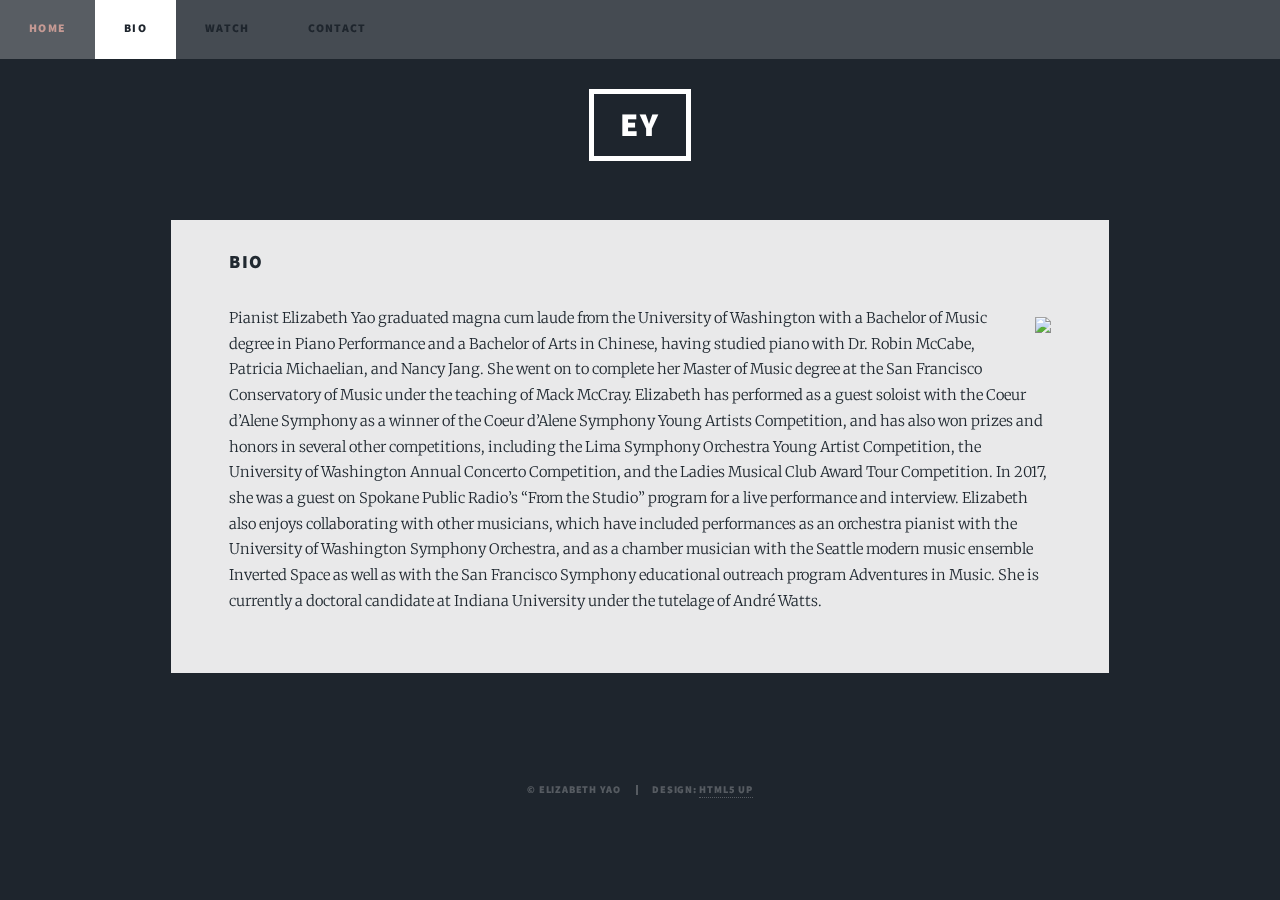
==== about.html @ 85f60fdc "Add files via upload" ====
<!DOCTYPE HTML>
<!--
	Massively by HTML5 UP
	html5up.net | @ajlkn
	Free for personal and commercial use under the CCA 3.0 license (html5up.net/license)
-->
<html>
	<head>
		<title>Bio - Elizabeth Yao</title>
		<meta charset="utf-8" />
		<meta name="viewport" content="width=device-width, initial-scale=1, user-scalable=no" />
		<link rel="stylesheet" href="assets/css/main.css" />
		<noscript><link rel="stylesheet" href="assets/css/noscript.css" /></noscript>
	</head>
	<body class="is-preload">

		<!-- Wrapper -->
			<div id="wrapper" class="fade-in">

				<!-- Header -->
			  <header id="header">
						<a href="index.html" class="logo">EY</a>
					</header>

				<!-- Nav -->
					<nav id="nav">
						<ul class="links">
							<li><a href="index.html">Home</a></li>
							<li class="active"><a href="about.html">Bio</a></li>
							<li><a href="elements.html">Watch</a></li>
							<li><a href="contact.html">Contact</a></li>
						</ul>
						<ul class="icons">
							<li><a href="#" class="icon brands fa-twitter"><span class="label">Twitter</span></a></li>
							<li><a href="#" class="icon brands fa-facebook-f"><span class="label">Facebook</span></a></li>
							<li><a href="#" class="icon brands fa-instagram"><span class="label">Instagram</span></a></li>
							<li><a href="#" class="icon brands fa-github"><span class="label">GitHub</span></a></li>
						</ul>
					</nav>

			  <div id="main">
						<section class="post">
							<h3>Bio</h3>
							<p><p></p><span class="image right"><img src="images/2015stage-huangyao.jpg"></span>Pianist Elizabeth Yao graduated magna cum laude from the University of Washington with a Bachelor of Music degree in Piano Performance and a Bachelor of Arts in Chinese, having studied piano with Dr. Robin McCabe, Patricia Michaelian, and Nancy Jang. She went on to complete her Master of Music degree at the San Francisco Conservatory of Music under the teaching of Mack McCray. Elizabeth has performed as a guest soloist with the Coeur d’Alene Symphony as a winner of the Coeur d’Alene Symphony Young Artists Competition, and has also won prizes and honors in several other competitions, including the Lima Symphony Orchestra Young Artist Competition, the University of Washington Annual Concerto Competition, and the Ladies Musical Club Award Tour Competition. In 2017, she was a guest on Spokane Public Radio’s “From the Studio” program for a live performance and interview. Elizabeth also enjoys collaborating with other musicians, which have included performances as an orchestra pianist with the University of Washington Symphony Orchestra, and as a chamber musician with the Seattle modern music ensemble Inverted Space as well as with the San Francisco Symphony educational outreach program Adventures in Music. She is currently a doctoral candidate at Indiana University under the tutelage of André Watts.</p>
						</section>
					</div> 

			  <!-- Footer -->
	
			  <!-- Copyright -->
					<div id="copyright">
						<ul><li>&copy; Elizabeth Yao</li><li>Design: <a href="https://html5up.net">HTML5 UP</a></li></ul>
					</div>

			</div>

		<!-- Scripts -->
			<script src="assets/js/jquery.min.js"></script>
			<script src="assets/js/jquery.scrollex.min.js"></script>
			<script src="assets/js/jquery.scrolly.min.js"></script>
			<script src="assets/js/browser.min.js"></script>
			<script src="assets/js/breakpoints.min.js"></script>
			<script src="assets/js/util.js"></script>
			<script src="assets/js/main.js"></script>
	</body>
</html>
---- assets/css/main.css ----
@import url(fontawesome-all.min.css);
@import url("https://fonts.googleapis.com/css?family=Merriweather:300,700,300italic,700italic|Source+Sans+Pro:900");

/*
	Massively by HTML5 UP
	html5up.net | @ajlkn
	Free for personal and commercial use under the CCA 3.0 license (html5up.net/license)
*/

html, body, div, span, applet, object,
iframe, h1, h2, h3, h4, h5, h6, p, blockquote,
pre, a, abbr, acronym, address, big, cite,
code, del, dfn, em, img, ins, kbd, q, s, samp,
small, strike, strong, sub, sup, tt, var, b,
u, i, center, dl, dt, dd, ol, ul, li, fieldset,
form, label, legend, table, caption, tbody,
tfoot, thead, tr, th, td, article, aside,
canvas, details, embed, figure, figcaption,
footer, header, hgroup, menu, nav, output, ruby,
section, summary, time, mark, audio, video {
	margin: 0;
	padding: 0;
	border: 0;
	font-size: 100%;
	font: inherit;
	vertical-align: baseline;}

article, aside, details, figcaption, figure,
footer, header, hgroup, menu, nav, section {
	display: block;}

body {
	line-height: 1;
}

ol, ul {
	list-style: none;
}

blockquote, q {
	quotes: none;
}

	blockquote:before, blockquote:after, q:before, q:after {
		content: '';
		content: none;
	}

table {
	border-collapse: collapse;
	border-spacing: 0;
}

body {
	-webkit-text-size-adjust: none;
}

mark {
	background-color: transparent;
	color: inherit;
}

input::-moz-focus-inner {
	border: 0;
	padding: 0;
}

input, select, textarea {
	-moz-appearance: none;
	-webkit-appearance: none;
	-ms-appearance: none;
	appearance: none;
}

/* Basic */

	@-ms-viewport {
		width: device-width;
	}

	body {
		-ms-overflow-style: scrollbar;
	}

	@media screen and (max-width: 480px) {

		html, body {
			min-width: 320px;
		}

	}

	html {
		box-sizing: border-box;
	}

	*, *:before, *:after {
		box-sizing: inherit;
	}

	body {
		background-color: #1e252d;
	}

		body.is-preload *, body.is-preload *:before, body.is-preload *:after {
			-moz-animation: none !important;
			-webkit-animation: none !important;
			-ms-animation: none !important;
			animation: none !important;
			-moz-transition: none !important;
			-webkit-transition: none !important;
			-ms-transition: none !important;
			transition: none !important;
		}

/* Type */

	html {
		font-size: 16pt;
	}

		@media screen and (max-width: 1680px) {

			html {
				font-size: 12pt;
			}

		}

		@media screen and (max-width: 1280px) {

			html {
				font-size: 11pt;
			}

		}

		@media screen and (max-width: 360px) {

			html {
				font-size: 10pt;
			}

		}

	body {
		color: #212931;
	}

	body, input, select, textarea {
		font-family: "Merriweather", Georgia, serif;
		font-weight: 300;
		font-size: 1rem;
		line-height: 1.75;
	}

	a {
		-moz-transition: color 0.2s ease-in-out, background-color 0.2s ease-in-out, border-color 0.2s ease-in-out, box-shadow 0.2s ease-in-out;
		-webkit-transition: color 0.2s ease-in-out, background-color 0.2s ease-in-out, border-color 0.2s ease-in-out, box-shadow 0.2s ease-in-out;
		-ms-transition: color 0.2s ease-in-out, background-color 0.2s ease-in-out, border-color 0.2s ease-in-out, box-shadow 0.2s ease-in-out;
		transition: color 0.2s ease-in-out, background-color 0.2s ease-in-out, border-color 0.2s ease-in-out, box-shadow 0.2s ease-in-out;
		border-bottom: dotted 1px;
		text-decoration: none;
	}

		a:hover {
			border-bottom-color: transparent;
		}

	strong, b {
		font-weight: 600;
	}

	em, i {
		font-style: italic;
	}

	p {
		margin: 0 0 2rem 0;
	}

	h1, h2, h3, h4, h5, h6 {
		font-family: "Source Sans Pro", Helvetica, sans-serif;
		font-weight: 900;
		line-height: 1.5;
		letter-spacing: 0.075em;
		text-transform: uppercase;
		margin: 0 0 1rem 0;
	}

		h1 a, h2 a, h3 a, h4 a, h5 a, h6 a {
			border-bottom: 0;
			color: inherit;
			text-decoration: none;
		}

	h1 {
		font-size: 4rem;
		line-height: 1.1;
		margin: 0 0 2rem 0;
	}

	h2 {
		font-size: 1.75rem;
		line-height: 1.3;
		margin: 0 0 1.5rem 0;
	}

	h3 {
		font-size: 1.25rem;
		margin: 0;
	}

	h4 {
		font-size: 1rem;
	}

	h5 {
		font-size: 0.9rem;
	}

	h6 {
		font-size: 0.8rem;
	}

	sub {
		font-size: 0.8rem;
		position: relative;
		top: 0.5rem;
	}

	sup {
		font-size: 0.8rem;
		position: relative;
		top: -0.5rem;
	}

	blockquote {
		border-left: solid 4px;
		font-style: italic;
		margin: 0 0 2rem 0;
		padding: 0.5rem 0 0.5rem 2rem;
	}

	code {
		border: solid 2px;
		font-family: "Courier New", monospace;
		font-size: 0.9rem;
		margin: 0 0.25rem;
		padding: 0.25rem 0.65rem;
	}

	pre {
		-webkit-overflow-scrolling: touch;
		font-family: "Courier New", monospace;
		font-size: 0.9rem;
		margin: 0 0 2rem 0;
	}

		pre code {
			display: block;
			line-height: 1.75;
			padding: 1rem 1.5rem;
			overflow-x: auto;
		}

	hr {
		border: 0;
		border-bottom: solid 2px;
		margin: 3rem 0;
	}

		hr.major {
			margin: 5rem 0;
		}

	.align-left {
		text-align: left;
	}

	.align-center {
		text-align: center;
	}

	.align-right {
		text-align: right;
	}

	input, select, textarea {
		color: #212931;
	}

	a {
		color: #212931;
		border-bottom-color: rgba(33, 41, 49, 0.5);
	}

		a:hover {
			border-bottom-color: transparent;
			color: #C59A94 !important;
		}

	strong, b {
		color: #212931;
	}

	h1, h2, h3, h4, h5, h6 {
		color: #212931;
	}

	blockquote {
		border-left-color: #eeeeee;
	}

	code {
		background: rgba(220, 220, 220, 0.25);
		border-color: #eeeeee;
	}

	hr {
		border-bottom-color: #eeeeee;
	}

/* Row */

	.row {
		display: flex;
		flex-wrap: wrap;
		box-sizing: border-box;
		align-items: stretch;
	}

		.row > * {
			box-sizing: border-box;
		}

		.row.gtr-uniform > * > :last-child {
			margin-bottom: 0;
		}

		.row.aln-left {
			justify-content: flex-start;
		}

		.row.aln-center {
			justify-content: center;
		}

		.row.aln-right {
			justify-content: flex-end;
		}

		.row.aln-top {
			align-items: flex-start;
		}

		.row.aln-middle {
			align-items: center;
		}

		.row.aln-bottom {
			align-items: flex-end;
		}

		.row > .imp {
			order: -1;
		}

		.row > .col-1 {
			width: 8.33333%;
		}

		.row > .off-1 {
			margin-left: 8.33333%;
		}

		.row > .col-2 {
			width: 16.66667%;
		}

		.row > .off-2 {
			margin-left: 16.66667%;
		}

		.row > .col-3 {
			width: 25%;
		}

		.row > .off-3 {
			margin-left: 25%;
		}

		.row > .col-4 {
			width: 33.33333%;
		}

		.row > .off-4 {
			margin-left: 33.33333%;
		}

		.row > .col-5 {
			width: 41.66667%;
		}

		.row > .off-5 {
			margin-left: 41.66667%;
		}

		.row > .col-6 {
			width: 50%;
		}

		.row > .off-6 {
			margin-left: 50%;
		}

		.row > .col-7 {
			width: 58.33333%;
		}

		.row > .off-7 {
			margin-left: 58.33333%;
		}

		.row > .col-8 {
			width: 66.66667%;
		}

		.row > .off-8 {
			margin-left: 66.66667%;
		}

		.row > .col-9 {
			width: 75%;
		}

		.row > .off-9 {
			margin-left: 75%;
		}

		.row > .col-10 {
			width: 83.33333%;
		}

		.row > .off-10 {
			margin-left: 83.33333%;
		}

		.row > .col-11 {
			width: 91.66667%;
		}

		.row > .off-11 {
			margin-left: 91.66667%;
		}

		.row > .col-12 {
			width: 100%;
		}

		.row > .off-12 {
			margin-left: 100%;
		}

		.row.gtr-0 {
			margin-top: 0;
			margin-left: 0rem;
		}

			.row.gtr-0 > * {
				padding: 0 0 0 0rem;
			}

			.row.gtr-0.gtr-uniform {
				margin-top: 0rem;
			}

				.row.gtr-0.gtr-uniform > * {
					padding-top: 0rem;
				}

		.row.gtr-25 {
			margin-top: 0;
			margin-left: -0.375rem;
		}

			.row.gtr-25 > * {
				padding: 0 0 0 0.375rem;
			}

			.row.gtr-25.gtr-uniform {
				margin-top: -0.375rem;
			}

				.row.gtr-25.gtr-uniform > * {
					padding-top: 0.375rem;
				}

		.row.gtr-50 {
			margin-top: 0;
			margin-left: -0.75rem;
		}

			.row.gtr-50 > * {
				padding: 0 0 0 0.75rem;
			}

			.row.gtr-50.gtr-uniform {
				margin-top: -0.75rem;
			}

				.row.gtr-50.gtr-uniform > * {
					padding-top: 0.75rem;
				}

		.row {
			margin-top: 0;
			margin-left: -1.5rem;
		}

			.row > * {
				padding: 0 0 0 1.5rem;
			}

			.row.gtr-uniform {
				margin-top: -1.5rem;
			}

				.row.gtr-uniform > * {
					padding-top: 1.5rem;
				}

		.row.gtr-150 {
			margin-top: 0;
			margin-left: -2.25rem;
		}

			.row.gtr-150 > * {
				padding: 0 0 0 2.25rem;
			}

			.row.gtr-150.gtr-uniform {
				margin-top: -2.25rem;
			}

				.row.gtr-150.gtr-uniform > * {
					padding-top: 2.25rem;
				}

		.row.gtr-200 {
			margin-top: 0;
			margin-left: -3rem;
		}

			.row.gtr-200 > * {
				padding: 0 0 0 3rem;
			}

			.row.gtr-200.gtr-uniform {
				margin-top: -3rem;
			}

				.row.gtr-200.gtr-uniform > * {
					padding-top: 3rem;
				}

		@media screen and (max-width: 1680px) {

			.row {
				display: flex;
				flex-wrap: wrap;
				box-sizing: border-box;
				align-items: stretch;
			}

				.row > * {
					box-sizing: border-box;
				}

				.row.gtr-uniform > * > :last-child {
					margin-bottom: 0;
				}

				.row.aln-left {
					justify-content: flex-start;
				}

				.row.aln-center {
					justify-content: center;
				}

				.row.aln-right {
					justify-content: flex-end;
				}

				.row.aln-top {
					align-items: flex-start;
				}

				.row.aln-middle {
					align-items: center;
				}

				.row.aln-bottom {
					align-items: flex-end;
				}

				.row > .imp-xlarge {
					order: -1;
				}

				.row > .col-1-xlarge {
					width: 8.33333%;
				}

				.row > .off-1-xlarge {
					margin-left: 8.33333%;
				}

				.row > .col-2-xlarge {
					width: 16.66667%;
				}

				.row > .off-2-xlarge {
					margin-left: 16.66667%;
				}

				.row > .col-3-xlarge {
					width: 25%;
				}

				.row > .off-3-xlarge {
					margin-left: 25%;
				}

				.row > .col-4-xlarge {
					width: 33.33333%;
				}

				.row > .off-4-xlarge {
					margin-left: 33.33333%;
				}

				.row > .col-5-xlarge {
					width: 41.66667%;
				}

				.row > .off-5-xlarge {
					margin-left: 41.66667%;
				}

				.row > .col-6-xlarge {
					width: 50%;
				}

				.row > .off-6-xlarge {
					margin-left: 50%;
				}

				.row > .col-7-xlarge {
					width: 58.33333%;
				}

				.row > .off-7-xlarge {
					margin-left: 58.33333%;
				}

				.row > .col-8-xlarge {
					width: 66.66667%;
				}

				.row > .off-8-xlarge {
					margin-left: 66.66667%;
				}

				.row > .col-9-xlarge {
					width: 75%;
				}

				.row > .off-9-xlarge {
					margin-left: 75%;
				}

				.row > .col-10-xlarge {
					width: 83.33333%;
				}

				.row > .off-10-xlarge {
					margin-left: 83.33333%;
				}

				.row > .col-11-xlarge {
					width: 91.66667%;
				}

				.row > .off-11-xlarge {
					margin-left: 91.66667%;
				}

				.row > .col-12-xlarge {
					width: 100%;
				}

				.row > .off-12-xlarge {
					margin-left: 100%;
				}

				.row.gtr-0 {
					margin-top: 0;
					margin-left: 0rem;
				}

					.row.gtr-0 > * {
						padding: 0 0 0 0rem;
					}

					.row.gtr-0.gtr-uniform {
						margin-top: 0rem;
					}

						.row.gtr-0.gtr-uniform > * {
							padding-top: 0rem;
						}

				.row.gtr-25 {
					margin-top: 0;
					margin-left: -0.375rem;
				}

					.row.gtr-25 > * {
						padding: 0 0 0 0.375rem;
					}

					.row.gtr-25.gtr-uniform {
						margin-top: -0.375rem;
					}

						.row.gtr-25.gtr-uniform > * {
							padding-top: 0.375rem;
						}

				.row.gtr-50 {
					margin-top: 0;
					margin-left: -0.75rem;
				}

					.row.gtr-50 > * {
						padding: 0 0 0 0.75rem;
					}

					.row.gtr-50.gtr-uniform {
						margin-top: -0.75rem;
					}

						.row.gtr-50.gtr-uniform > * {
							padding-top: 0.75rem;
						}

				.row {
					margin-top: 0;
					margin-left: -1.5rem;
				}

					.row > * {
						padding: 0 0 0 1.5rem;
					}

					.row.gtr-uniform {
						margin-top: -1.5rem;
					}

						.row.gtr-uniform > * {
							padding-top: 1.5rem;
						}

				.row.gtr-150 {
					margin-top: 0;
					margin-left: -2.25rem;
				}

					.row.gtr-150 > * {
						padding: 0 0 0 2.25rem;
					}

					.row.gtr-150.gtr-uniform {
						margin-top: -2.25rem;
					}

						.row.gtr-150.gtr-uniform > * {
							padding-top: 2.25rem;
						}

				.row.gtr-200 {
					margin-top: 0;
					margin-left: -3rem;
				}

					.row.gtr-200 > * {
						padding: 0 0 0 3rem;
					}

					.row.gtr-200.gtr-uniform {
						margin-top: -3rem;
					}

						.row.gtr-200.gtr-uniform > * {
							padding-top: 3rem;
						}

		}

		@media screen and (max-width: 1280px) {

			.row {
				display: flex;
				flex-wrap: wrap;
				box-sizing: border-box;
				align-items: stretch;
			}

				.row > * {
					box-sizing: border-box;
				}

				.row.gtr-uniform > * > :last-child {
					margin-bottom: 0;
				}

				.row.aln-left {
					justify-content: flex-start;
				}

				.row.aln-center {
					justify-content: center;
				}

				.row.aln-right {
					justify-content: flex-end;
				}

				.row.aln-top {
					align-items: flex-start;
				}

				.row.aln-middle {
					align-items: center;
				}

				.row.aln-bottom {
					align-items: flex-end;
				}

				.row > .imp-large {
					order: -1;
				}

				.row > .col-1-large {
					width: 8.33333%;
				}

				.row > .off-1-large {
					margin-left: 8.33333%;
				}

				.row > .col-2-large {
					width: 16.66667%;
				}

				.row > .off-2-large {
					margin-left: 16.66667%;
				}

				.row > .col-3-large {
					width: 25%;
				}

				.row > .off-3-large {
					margin-left: 25%;
				}

				.row > .col-4-large {
					width: 33.33333%;
				}

				.row > .off-4-large {
					margin-left: 33.33333%;
				}

				.row > .col-5-large {
					width: 41.66667%;
				}

				.row > .off-5-large {
					margin-left: 41.66667%;
				}

				.row > .col-6-large {
					width: 50%;
				}

				.row > .off-6-large {
					margin-left: 50%;
				}

				.row > .col-7-large {
					width: 58.33333%;
				}

				.row > .off-7-large {
					margin-left: 58.33333%;
				}

				.row > .col-8-large {
					width: 66.66667%;
				}

				.row > .off-8-large {
					margin-left: 66.66667%;
				}

				.row > .col-9-large {
					width: 75%;
				}

				.row > .off-9-large {
					margin-left: 75%;
				}

				.row > .col-10-large {
					width: 83.33333%;
				}

				.row > .off-10-large {
					margin-left: 83.33333%;
				}

				.row > .col-11-large {
					width: 91.66667%;
				}

				.row > .off-11-large {
					margin-left: 91.66667%;
				}

				.row > .col-12-large {
					width: 100%;
				}

				.row > .off-12-large {
					margin-left: 100%;
				}

				.row.gtr-0 {
					margin-top: 0;
					margin-left: 0rem;
				}

					.row.gtr-0 > * {
						padding: 0 0 0 0rem;
					}

					.row.gtr-0.gtr-uniform {
						margin-top: 0rem;
					}

						.row.gtr-0.gtr-uniform > * {
							padding-top: 0rem;
						}

				.row.gtr-25 {
					margin-top: 0;
					margin-left: -0.375rem;
				}

					.row.gtr-25 > * {
						padding: 0 0 0 0.375rem;
					}

					.row.gtr-25.gtr-uniform {
						margin-top: -0.375rem;
					}

						.row.gtr-25.gtr-uniform > * {
							padding-top: 0.375rem;
						}

				.row.gtr-50 {
					margin-top: 0;
					margin-left: -0.75rem;
				}

					.row.gtr-50 > * {
						padding: 0 0 0 0.75rem;
					}

					.row.gtr-50.gtr-uniform {
						margin-top: -0.75rem;
					}

						.row.gtr-50.gtr-uniform > * {
							padding-top: 0.75rem;
						}

				.row {
					margin-top: 0;
					margin-left: -1.5rem;
				}

					.row > * {
						padding: 0 0 0 1.5rem;
					}

					.row.gtr-uniform {
						margin-top: -1.5rem;
					}

						.row.gtr-uniform > * {
							padding-top: 1.5rem;
						}

				.row.gtr-150 {
					margin-top: 0;
					margin-left: -2.25rem;
				}

					.row.gtr-150 > * {
						padding: 0 0 0 2.25rem;
					}

					.row.gtr-150.gtr-uniform {
						margin-top: -2.25rem;
					}

						.row.gtr-150.gtr-uniform > * {
							padding-top: 2.25rem;
						}

				.row.gtr-200 {
					margin-top: 0;
					margin-left: -3rem;
				}

					.row.gtr-200 > * {
						padding: 0 0 0 3rem;
					}

					.row.gtr-200.gtr-uniform {
						margin-top: -3rem;
					}

						.row.gtr-200.gtr-uniform > * {
							padding-top: 3rem;
						}

		}

		@media screen and (max-width: 980px) {

			.row {
				display: flex;
				flex-wrap: wrap;
				box-sizing: border-box;
				align-items: stretch;
			}

				.row > * {
					box-sizing: border-box;
				}

				.row.gtr-uniform > * > :last-child {
					margin-bottom: 0;
				}

				.row.aln-left {
					justify-content: flex-start;
				}

				.row.aln-center {
					justify-content: center;
				}

				.row.aln-right {
					justify-content: flex-end;
				}

				.row.aln-top {
					align-items: flex-start;
				}

				.row.aln-middle {
					align-items: center;
				}

				.row.aln-bottom {
					align-items: flex-end;
				}

				.row > .imp-medium {
					order: -1;
				}

				.row > .col-1-medium {
					width: 8.33333%;
				}

				.row > .off-1-medium {
					margin-left: 8.33333%;
				}

				.row > .col-2-medium {
					width: 16.66667%;
				}

				.row > .off-2-medium {
					margin-left: 16.66667%;
				}

				.row > .col-3-medium {
					width: 25%;
				}

				.row > .off-3-medium {
					margin-left: 25%;
				}

				.row > .col-4-medium {
					width: 33.33333%;
				}

				.row > .off-4-medium {
					margin-left: 33.33333%;
				}

				.row > .col-5-medium {
					width: 41.66667%;
				}

				.row > .off-5-medium {
					margin-left: 41.66667%;
				}

				.row > .col-6-medium {
					width: 50%;
				}

				.row > .off-6-medium {
					margin-left: 50%;
				}

				.row > .col-7-medium {
					width: 58.33333%;
				}

				.row > .off-7-medium {
					margin-left: 58.33333%;
				}

				.row > .col-8-medium {
					width: 66.66667%;
				}

				.row > .off-8-medium {
					margin-left: 66.66667%;
				}

				.row > .col-9-medium {
					width: 75%;
				}

				.row > .off-9-medium {
					margin-left: 75%;
				}

				.row > .col-10-medium {
					width: 83.33333%;
				}

				.row > .off-10-medium {
					margin-left: 83.33333%;
				}

				.row > .col-11-medium {
					width: 91.66667%;
				}

				.row > .off-11-medium {
					margin-left: 91.66667%;
				}

				.row > .col-12-medium {
					width: 100%;
				}

				.row > .off-12-medium {
					margin-left: 100%;
				}

				.row.gtr-0 {
					margin-top: 0;
					margin-left: 0rem;
				}

					.row.gtr-0 > * {
						padding: 0 0 0 0rem;
					}

					.row.gtr-0.gtr-uniform {
						margin-top: 0rem;
					}

						.row.gtr-0.gtr-uniform > * {
							padding-top: 0rem;
						}

				.row.gtr-25 {
					margin-top: 0;
					margin-left: -0.375rem;
				}

					.row.gtr-25 > * {
						padding: 0 0 0 0.375rem;
					}

					.row.gtr-25.gtr-uniform {
						margin-top: -0.375rem;
					}

						.row.gtr-25.gtr-uniform > * {
							padding-top: 0.375rem;
						}

				.row.gtr-50 {
					margin-top: 0;
					margin-left: -0.75rem;
				}

					.row.gtr-50 > * {
						padding: 0 0 0 0.75rem;
					}

					.row.gtr-50.gtr-uniform {
						margin-top: -0.75rem;
					}

						.row.gtr-50.gtr-uniform > * {
							padding-top: 0.75rem;
						}

				.row {
					margin-top: 0;
					margin-left: -1.5rem;
				}

					.row > * {
						padding: 0 0 0 1.5rem;
					}

					.row.gtr-uniform {
						margin-top: -1.5rem;
					}

						.row.gtr-uniform > * {
							padding-top: 1.5rem;
						}

				.row.gtr-150 {
					margin-top: 0;
					margin-left: -2.25rem;
				}

					.row.gtr-150 > * {
						padding: 0 0 0 2.25rem;
					}

					.row.gtr-150.gtr-uniform {
						margin-top: -2.25rem;
					}

						.row.gtr-150.gtr-uniform > * {
							padding-top: 2.25rem;
						}

				.row.gtr-200 {
					margin-top: 0;
					margin-left: -3rem;
				}

					.row.gtr-200 > * {
						padding: 0 0 0 3rem;
					}

					.row.gtr-200.gtr-uniform {
						margin-top: -3rem;
					}

						.row.gtr-200.gtr-uniform > * {
							padding-top: 3rem;
						}

		}

		@media screen and (max-width: 736px) {

			.row {
				display: flex;
				flex-wrap: wrap;
				box-sizing: border-box;
				align-items: stretch;
			}

				.row > * {
					box-sizing: border-box;
				}

				.row.gtr-uniform > * > :last-child {
					margin-bottom: 0;
				}

				.row.aln-left {
					justify-content: flex-start;
				}

				.row.aln-center {
					justify-content: center;
				}

				.row.aln-right {
					justify-content: flex-end;
				}

				.row.aln-top {
					align-items: flex-start;
				}

				.row.aln-middle {
					align-items: center;
				}

				.row.aln-bottom {
					align-items: flex-end;
				}

				.row > .imp-small {
					order: -1;
				}

				.row > .col-1-small {
					width: 8.33333%;
				}

				.row > .off-1-small {
					margin-left: 8.33333%;
				}

				.row > .col-2-small {
					width: 16.66667%;
				}

				.row > .off-2-small {
					margin-left: 16.66667%;
				}

				.row > .col-3-small {
					width: 25%;
				}

				.row > .off-3-small {
					margin-left: 25%;
				}

				.row > .col-4-small {
					width: 33.33333%;
				}

				.row > .off-4-small {
					margin-left: 33.33333%;
				}

				.row > .col-5-small {
					width: 41.66667%;
				}

				.row > .off-5-small {
					margin-left: 41.66667%;
				}

				.row > .col-6-small {
					width: 50%;
				}

				.row > .off-6-small {
					margin-left: 50%;
				}

				.row > .col-7-small {
					width: 58.33333%;
				}

				.row > .off-7-small {
					margin-left: 58.33333%;
				}

				.row > .col-8-small {
					width: 66.66667%;
				}

				.row > .off-8-small {
					margin-left: 66.66667%;
				}

				.row > .col-9-small {
					width: 75%;
				}

				.row > .off-9-small {
					margin-left: 75%;
				}

				.row > .col-10-small {
					width: 83.33333%;
				}

				.row > .off-10-small {
					margin-left: 83.33333%;
				}

				.row > .col-11-small {
					width: 91.66667%;
				}

				.row > .off-11-small {
					margin-left: 91.66667%;
				}

				.row > .col-12-small {
					width: 100%;
				}

				.row > .off-12-small {
					margin-left: 100%;
				}

				.row.gtr-0 {
					margin-top: 0;
					margin-left: 0rem;
				}

					.row.gtr-0 > * {
						padding: 0 0 0 0rem;
					}

					.row.gtr-0.gtr-uniform {
						margin-top: 0rem;
					}

						.row.gtr-0.gtr-uniform > * {
							padding-top: 0rem;
						}

				.row.gtr-25 {
					margin-top: 0;
					margin-left: -0.375rem;
				}

					.row.gtr-25 > * {
						padding: 0 0 0 0.375rem;
					}

					.row.gtr-25.gtr-uniform {
						margin-top: -0.375rem;
					}

						.row.gtr-25.gtr-uniform > * {
							padding-top: 0.375rem;
						}

				.row.gtr-50 {
					margin-top: 0;
					margin-left: -0.75rem;
				}

					.row.gtr-50 > * {
						padding: 0 0 0 0.75rem;
					}

					.row.gtr-50.gtr-uniform {
						margin-top: -0.75rem;
					}

						.row.gtr-50.gtr-uniform > * {
							padding-top: 0.75rem;
						}

				.row {
					margin-top: 0;
					margin-left: -1.5rem;
				}

					.row > * {
						padding: 0 0 0 1.5rem;
					}

					.row.gtr-uniform {
						margin-top: -1.5rem;
					}

						.row.gtr-uniform > * {
							padding-top: 1.5rem;
						}

				.row.gtr-150 {
					margin-top: 0;
					margin-left: -2.25rem;
				}

					.row.gtr-150 > * {
						padding: 0 0 0 2.25rem;
					}

					.row.gtr-150.gtr-uniform {
						margin-top: -2.25rem;
					}

						.row.gtr-150.gtr-uniform > * {
							padding-top: 2.25rem;
						}

				.row.gtr-200 {
					margin-top: 0;
					margin-left: -3rem;
				}

					.row.gtr-200 > * {
						padding: 0 0 0 3rem;
					}

					.row.gtr-200.gtr-uniform {
						margin-top: -3rem;
					}

						.row.gtr-200.gtr-uniform > * {
							padding-top: 3rem;
						}

		}

		@media screen and (max-width: 480px) {

			.row {
				display: flex;
				flex-wrap: wrap;
				box-sizing: border-box;
				align-items: stretch;
			}

				.row > * {
					box-sizing: border-box;
				}

				.row.gtr-uniform > * > :last-child {
					margin-bottom: 0;
				}

				.row.aln-left {
					justify-content: flex-start;
				}

				.row.aln-center {
					justify-content: center;
				}

				.row.aln-right {
					justify-content: flex-end;
				}

				.row.aln-top {
					align-items: flex-start;
				}

				.row.aln-middle {
					align-items: center;
				}

				.row.aln-bottom {
					align-items: flex-end;
				}

				.row > .imp-xsmall {
					order: -1;
				}

				.row > .col-1-xsmall {
					width: 8.33333%;
				}

				.row > .off-1-xsmall {
					margin-left: 8.33333%;
				}

				.row > .col-2-xsmall {
					width: 16.66667%;
				}

				.row > .off-2-xsmall {
					margin-left: 16.66667%;
				}

				.row > .col-3-xsmall {
					width: 25%;
				}

				.row > .off-3-xsmall {
					margin-left: 25%;
				}

				.row > .col-4-xsmall {
					width: 33.33333%;
				}

				.row > .off-4-xsmall {
					margin-left: 33.33333%;
				}

				.row > .col-5-xsmall {
					width: 41.66667%;
				}

				.row > .off-5-xsmall {
					margin-left: 41.66667%;
				}

				.row > .col-6-xsmall {
					width: 50%;
				}

				.row > .off-6-xsmall {
					margin-left: 50%;
				}

				.row > .col-7-xsmall {
					width: 58.33333%;
				}

				.row > .off-7-xsmall {
					margin-left: 58.33333%;
				}

				.row > .col-8-xsmall {
					width: 66.66667%;
				}

				.row > .off-8-xsmall {
					margin-left: 66.66667%;
				}

				.row > .col-9-xsmall {
					width: 75%;
				}

				.row > .off-9-xsmall {
					margin-left: 75%;
				}

				.row > .col-10-xsmall {
					width: 83.33333%;
				}

				.row > .off-10-xsmall {
					margin-left: 83.33333%;
				}

				.row > .col-11-xsmall {
					width: 91.66667%;
				}

				.row > .off-11-xsmall {
					margin-left: 91.66667%;
				}

				.row > .col-12-xsmall {
					width: 100%;
				}

				.row > .off-12-xsmall {
					margin-left: 100%;
				}

				.row.gtr-0 {
					margin-top: 0;
					margin-left: 0rem;
				}

					.row.gtr-0 > * {
						padding: 0 0 0 0rem;
					}

					.row.gtr-0.gtr-uniform {
						margin-top: 0rem;
					}

						.row.gtr-0.gtr-uniform > * {
							padding-top: 0rem;
						}

				.row.gtr-25 {
					margin-top: 0;
					margin-left: -0.375rem;
				}

					.row.gtr-25 > * {
						padding: 0 0 0 0.375rem;
					}

					.row.gtr-25.gtr-uniform {
						margin-top: -0.375rem;
					}

						.row.gtr-25.gtr-uniform > * {
							padding-top: 0.375rem;
						}

				.row.gtr-50 {
					margin-top: 0;
					margin-left: -0.75rem;
				}

					.row.gtr-50 > * {
						padding: 0 0 0 0.75rem;
					}

					.row.gtr-50.gtr-uniform {
						margin-top: -0.75rem;
					}

						.row.gtr-50.gtr-uniform > * {
							padding-top: 0.75rem;
						}

				.row {
					margin-top: 0;
					margin-left: -1.5rem;
				}

					.row > * {
						padding: 0 0 0 1.5rem;
					}

					.row.gtr-uniform {
						margin-top: -1.5rem;
					}

						.row.gtr-uniform > * {
							padding-top: 1.5rem;
						}

				.row.gtr-150 {
					margin-top: 0;
					margin-left: -2.25rem;
				}

					.row.gtr-150 > * {
						padding: 0 0 0 2.25rem;
					}

					.row.gtr-150.gtr-uniform {
						margin-top: -2.25rem;
					}

						.row.gtr-150.gtr-uniform > * {
							padding-top: 2.25rem;
						}

				.row.gtr-200 {
					margin-top: 0;
					margin-left: -3rem;
				}

					.row.gtr-200 > * {
						padding: 0 0 0 3rem;
					}

					.row.gtr-200.gtr-uniform {
						margin-top: -3rem;
					}

						.row.gtr-200.gtr-uniform > * {
							padding-top: 3rem;
						}

		}

		@media screen and (max-width: 360px) {

			.row {
				display: flex;
				flex-wrap: wrap;
				box-sizing: border-box;
				align-items: stretch;
			}

				.row > * {
					box-sizing: border-box;
				}

				.row.gtr-uniform > * > :last-child {
					margin-bottom: 0;
				}

				.row.aln-left {
					justify-content: flex-start;
				}

				.row.aln-center {
					justify-content: center;
				}

				.row.aln-right {
					justify-content: flex-end;
				}

				.row.aln-top {
					align-items: flex-start;
				}

				.row.aln-middle {
					align-items: center;
				}

				.row.aln-bottom {
					align-items: flex-end;
				}

				.row > .imp-xxsmall {
					order: -1;
				}

				.row > .col-1-xxsmall {
					width: 8.33333%;
				}

				.row > .off-1-xxsmall {
					margin-left: 8.33333%;
				}

				.row > .col-2-xxsmall {
					width: 16.66667%;
				}

				.row > .off-2-xxsmall {
					margin-left: 16.66667%;
				}

				.row > .col-3-xxsmall {
					width: 25%;
				}

				.row > .off-3-xxsmall {
					margin-left: 25%;
				}

				.row > .col-4-xxsmall {
					width: 33.33333%;
				}

				.row > .off-4-xxsmall {
					margin-left: 33.33333%;
				}

				.row > .col-5-xxsmall {
					width: 41.66667%;
				}

				.row > .off-5-xxsmall {
					margin-left: 41.66667%;
				}

				.row > .col-6-xxsmall {
					width: 50%;
				}

				.row > .off-6-xxsmall {
					margin-left: 50%;
				}

				.row > .col-7-xxsmall {
					width: 58.33333%;
				}

				.row > .off-7-xxsmall {
					margin-left: 58.33333%;
				}

				.row > .col-8-xxsmall {
					width: 66.66667%;
				}

				.row > .off-8-xxsmall {
					margin-left: 66.66667%;
				}

				.row > .col-9-xxsmall {
					width: 75%;
				}

				.row > .off-9-xxsmall {
					margin-left: 75%;
				}

				.row > .col-10-xxsmall {
					width: 83.33333%;
				}

				.row > .off-10-xxsmall {
					margin-left: 83.33333%;
				}

				.row > .col-11-xxsmall {
					width: 91.66667%;
				}

				.row > .off-11-xxsmall {
					margin-left: 91.66667%;
				}

				.row > .col-12-xxsmall {
					width: 100%;
				}

				.row > .off-12-xxsmall {
					margin-left: 100%;
				}

				.row.gtr-0 {
					margin-top: 0;
					margin-left: 0rem;
				}

					.row.gtr-0 > * {
						padding: 0 0 0 0rem;
					}

					.row.gtr-0.gtr-uniform {
						margin-top: 0rem;
					}

						.row.gtr-0.gtr-uniform > * {
							padding-top: 0rem;
						}

				.row.gtr-25 {
					margin-top: 0;
					margin-left: -0.375rem;
				}

					.row.gtr-25 > * {
						padding: 0 0 0 0.375rem;
					}

					.row.gtr-25.gtr-uniform {
						margin-top: -0.375rem;
					}

						.row.gtr-25.gtr-uniform > * {
							padding-top: 0.375rem;
						}

				.row.gtr-50 {
					margin-top: 0;
					margin-left: -0.75rem;
				}

					.row.gtr-50 > * {
						padding: 0 0 0 0.75rem;
					}

					.row.gtr-50.gtr-uniform {
						margin-top: -0.75rem;
					}

						.row.gtr-50.gtr-uniform > * {
							padding-top: 0.75rem;
						}

				.row {
					margin-top: 0;
					margin-left: -1.5rem;
				}

					.row > * {
						padding: 0 0 0 1.5rem;
					}

					.row.gtr-uniform {
						margin-top: -1.5rem;
					}

						.row.gtr-uniform > * {
							padding-top: 1.5rem;
						}

				.row.gtr-150 {
					margin-top: 0;
					margin-left: -2.25rem;
				}

					.row.gtr-150 > * {
						padding: 0 0 0 2.25rem;
					}

					.row.gtr-150.gtr-uniform {
						margin-top: -2.25rem;
					}

						.row.gtr-150.gtr-uniform > * {
							padding-top: 2.25rem;
						}

				.row.gtr-200 {
					margin-top: 0;
					margin-left: -3rem;
				}

					.row.gtr-200 > * {
						padding: 0 0 0 3rem;
					}

					.row.gtr-200.gtr-uniform {
						margin-top: -3rem;
					}

						.row.gtr-200.gtr-uniform > * {
							padding-top: 3rem;
						}

		}

/* Box */

	.box {
		border: solid 2px;
		margin-bottom: 2rem;
		padding: 1.5rem;
	}

		.box > :last-child,
		.box > :last-child > :last-child,
		.box > :last-child > :last-child > :last-child {
			margin-bottom: 0;
		}

		.box.alt {
			border: 0;
			border-radius: 0;
			padding: 0;
		}

	.box {
		border-color: #eeeeee;
	}

/* Button */

	input[type="submit"],
	input[type="reset"],
	input[type="button"],
	button,
	.button {
		-moz-appearance: none;
		-webkit-appearance: none;
		-ms-appearance: none;
		appearance: none;
		-moz-transition: background-color 0.2s ease-in-out, box-shadow 0.2s ease-in-out, color 0.2s ease-in-out;
		-webkit-transition: background-color 0.2s ease-in-out, box-shadow 0.2s ease-in-out, color 0.2s ease-in-out;
		-ms-transition: background-color 0.2s ease-in-out, box-shadow 0.2s ease-in-out, color 0.2s ease-in-out;
		transition: background-color 0.2s ease-in-out, box-shadow 0.2s ease-in-out, color 0.2s ease-in-out;
		border: 0;
		border-radius: 0;
		cursor: pointer;
		display: inline-block;
		font-family: "Source Sans Pro", Helvetica, sans-serif;
		font-size: 0.8rem;
		font-weight: 900;
		letter-spacing: 0.075em;
		height: 3rem;
		line-height: 3rem;
		padding: 0 2rem;
		text-align: center;
		text-decoration: none;
		text-transform: uppercase;
		white-space: nowrap;
	}

		input[type="submit"].icon:before,
		input[type="reset"].icon:before,
		input[type="button"].icon:before,
		button.icon:before,
		.button.icon:before {
			margin-right: 0.5rem;
		}

		input[type="submit"].icon.solo,
		input[type="reset"].icon.solo,
		input[type="button"].icon.solo,
		button.icon.solo,
		.button.icon.solo {
			position: relative;
			width: 4rem;
			height: 4rem;
			line-height: 4rem;
			border-radius: 4rem;
			text-indent: 4rem;
			overflow: hidden;
			padding: 0;
			white-space: nowrap;
		}

			input[type="submit"].icon.solo:before,
			input[type="reset"].icon.solo:before,
			input[type="button"].icon.solo:before,
			button.icon.solo:before,
			.button.icon.solo:before {
				position: absolute;
				display: block;
				top: 0;
				left: 0;
				width: inherit;
				height: inherit;
				line-height: inherit;
				font-size: 1.25rem;
				margin-right: 0;
				text-align: center;
				text-indent: 0;
			}

		input[type="submit"].fit,
		input[type="reset"].fit,
		input[type="button"].fit,
		button.fit,
		.button.fit {
			width: 100%;
		}

		input[type="submit"].small,
		input[type="reset"].small,
		input[type="button"].small,
		button.small,
		.button.small {
			font-size: 0.7rem;
			height: 2.5rem;
			line-height: 2.5rem;
			padding: 0 1.5rem;
		}

		input[type="submit"].large,
		input[type="reset"].large,
		input[type="button"].large,
		button.large,
		.button.large {
			font-size: 0.9rem;
			height: 3.5rem;
			line-height: 3.5rem;
			padding: 0 2.75rem;
		}

		@media screen and (max-width: 980px) {

			input[type="submit"],
			input[type="reset"],
			input[type="button"],
			button,
			.button {
				font-size: 0.9rem;
				height: 3.25rem;
				line-height: 3.25rem;
			}

				input[type="submit"].large,
				input[type="reset"].large,
				input[type="button"].large,
				button.large,
				.button.large {
					font-size: 1rem;
					height: 3.75rem;
					line-height: 3.75rem;
				}

		}

		input[type="submit"].disabled, input[type="submit"]:disabled,
		input[type="reset"].disabled,
		input[type="reset"]:disabled,
		input[type="button"].disabled,
		input[type="button"]:disabled,
		button.disabled,
		button:disabled,
		.button.disabled,
		.button:disabled {
			pointer-events: none;
			opacity: 0.25;
		}

	input[type="submit"],
	input[type="reset"],
	input[type="button"],
	button,
	.button {
		background-color: transparent;
		box-shadow: inset 0 0 0 2px #212931;
		color: #212931 !important;
	}

		input[type="submit"]:hover,
		input[type="reset"]:hover,
		input[type="button"]:hover,
		button:hover,
		.button:hover {
			box-shadow: inset 0 0 0 2px #C59A94;
			color: #C59A94 !important;
		}

		input[type="submit"].primary,
		input[type="reset"].primary,
		input[type="button"].primary,
		button.primary,
		.button.primary {
			background-color: #212931;
			box-shadow: none;
			color: #ffffff !important;
		}

			input[type="submit"].primary:hover,
			input[type="reset"].primary:hover,
			input[type="button"].primary:hover,
			button.primary:hover,
			.button.primary:hover {
				background-color: #C59A94;
			}

/* Form */

	form {
		margin: 0 0 2rem 0;
	}

		form > :last-child {
			margin-bottom: 0;
		}

		form > .fields {
			display: -moz-flex;
			display: -webkit-flex;
			display: -ms-flex;
			display: flex;
			-moz-flex-wrap: wrap;
			-webkit-flex-wrap: wrap;
			-ms-flex-wrap: wrap;
			flex-wrap: wrap;
			width: calc(100% + 3rem);
			margin: -1.5rem 0 2rem -1.5rem;
		}

			form > .fields > .field {
				-moz-flex-grow: 0;
				-webkit-flex-grow: 0;
				-ms-flex-grow: 0;
				flex-grow: 0;
				-moz-flex-shrink: 0;
				-webkit-flex-shrink: 0;
				-ms-flex-shrink: 0;
				flex-shrink: 0;
				padding: 1.5rem 0 0 1.5rem;
				width: calc(100% - 1.5rem);
			}

				form > .fields > .field.half {
					width: calc(50% - 0.75rem);
				}

				form > .fields > .field.third {
					width: calc(100%/3 - 0.5rem);
				}

				form > .fields > .field.quarter {
					width: calc(25% - 0.375rem);
				}

		@media screen and (max-width: 480px) {

			form > .fields {
				width: calc(100% + 3rem);
				margin: -1.5rem 0 2rem -1.5rem;
			}

				form > .fields > .field {
					padding: 1.5rem 0 0 1.5rem;
					width: calc(100% - 1.5rem);
				}

					form > .fields > .field.half {
						width: calc(100% - 1.5rem);
					}

					form > .fields > .field.third {
						width: calc(100% - 1.5rem);
					}

					form > .fields > .field.quarter {
						width: calc(100% - 1.5rem);
					}

		}

	label {
		display: block;
		font-family: "Source Sans Pro", Helvetica, sans-serif;
		font-weight: 900;
		line-height: 1.5;
		letter-spacing: 0.075em;
		font-size: 0.8rem;
		text-transform: uppercase;
		margin: 0 0 0.75rem 0;
	}

		@media screen and (max-width: 980px) {

			label {
				font-size: 0.9rem;
			}

		}

	input[type="text"],
	input[type="password"],
	input[type="email"],
	select,
	textarea {
		-moz-appearance: none;
		-webkit-appearance: none;
		-ms-appearance: none;
		appearance: none;
		background: transparent;
		border-radius: 0;
		border: solid 2px;
		color: #1E252D;
		display: block;
		outline: 0;
		padding: 0 1rem;
		text-decoration: none;
		width: 100%;
	}

		input[type="text"]:invalid,
		input[type="password"]:invalid,
		input[type="email"]:invalid,
		select:invalid,
		textarea:invalid {
			box-shadow: none;
		}

	select {
		background-size: 1.25rem;
		background-repeat: no-repeat;
		background-position: calc(100% - 1rem) center;
		height: 3rem;
		padding-right: 3rem;
		text-overflow: ellipsis;
	}

		select:focus::-ms-value {
			background-color: transparent;
		}

		select::-ms-expand {
			display: none;
		}

	input[type="text"],
	input[type="password"],
	input[type="email"],
	select {
		height: 3rem;
	}

	textarea {
		padding: 0.75rem 1rem;
	}

	input[type="checkbox"],
	input[type="radio"] {
		-moz-appearance: none;
		-webkit-appearance: none;
		-ms-appearance: none;
		appearance: none;
		display: block;
		float: left;
		margin-right: -2rem;
		opacity: 0;
		width: 1rem;
		z-index: -1;
	}

		input[type="checkbox"] + label,
		input[type="radio"] + label {
			text-decoration: none;
			cursor: pointer;
			display: inline-block;
			font-size: 1rem;
			letter-spacing: 0;
			font-family: "Merriweather", Georgia, serif;
			text-transform: none;
			font-weight: 300;
			padding-left: 2.8rem;
			padding-right: 1rem;
			position: relative;
		}

			input[type="checkbox"] + label:before,
			input[type="radio"] + label:before {
				-moz-osx-font-smoothing: grayscale;
				-webkit-font-smoothing: antialiased;
				display: inline-block;
				font-style: normal;
				font-variant: normal;
				text-rendering: auto;
				line-height: 1;
				text-transform: none !important;
				font-family: 'Font Awesome 5 Free';
				font-weight: 900;
			}

			input[type="checkbox"] + label:before,
			input[type="radio"] + label:before {
				border-radius: 0;
				border: solid 2px;
				content: '';
				display: inline-block;
				font-size: 0.8rem;
				height: 1.8rem;
				left: 0;
				line-height: 1.65rem;
				position: absolute;
				text-align: center;
				top: -0.125rem;
				width: 1.8rem;
			}

		input[type="checkbox"]:checked + label:before,
		input[type="radio"]:checked + label:before {
			content: '\f00c';
		}

	input[type="checkbox"] + label:before {
		border-radius: 0;
	}

	input[type="radio"] + label:before {
		border-radius: 100%;
	}

	::-webkit-input-placeholder {
		opacity: 1.0;
	}

	:-moz-placeholder {
		opacity: 1.0;
	}

	::-moz-placeholder {
		opacity: 1.0;
	}

	:-ms-input-placeholder {
		opacity: 1.0;
	}

	label {
		color: #212931;
	}

	input[type="text"],
	input[type="password"],
	input[type="email"],
	select,
	textarea {
		border-color: #878787;
	}

		input[type="text"]:focus,
		input[type="password"]:focus,
		input[type="email"]:focus,
		select:focus,
		textarea:focus {
			border-color: #C59A94;
		}

	select {
		background-image: url("data:image/svg+xml;charset=utf8,%3Csvg xmlns='http://www.w3.org/2000/svg' width='40' height='40' preserveAspectRatio='none' viewBox='0 0 40 40'%3E%3Cpath d='M9.4,12.3l10.4,10.4l10.4-10.4c0.2-0.2,0.5-0.4,0.9-0.4c0.3,0,0.6,0.1,0.9,0.4l3.3,3.3c0.2,0.2,0.4,0.5,0.4,0.9 c0,0.4-0.1,0.6-0.4,0.9L20.7,31.9c-0.2,0.2-0.5,0.4-0.9,0.4c-0.3,0-0.6-0.1-0.9-0.4L4.3,17.3c-0.2-0.2-0.4-0.5-0.4-0.9 c0-0.4,0.1-0.6,0.4-0.9l3.3-3.3c0.2-0.2,0.5-0.4,0.9-0.4S9.1,12.1,9.4,12.3z' fill='%23eeeeee' /%3E%3C/svg%3E");
	}

		select option {
			background-color: #ffffff;
			color: #212931;
		}

	.select-wrapper:before {
		color: #eeeeee;
	}

	input[type="checkbox"] + label,
	input[type="radio"] + label {
		color: #212931;
	}

		input[type="checkbox"] + label:before,
		input[type="radio"] + label:before {
			border-color: #eeeeee;
		}

	input[type="checkbox"]:checked + label:before,
	input[type="radio"]:checked + label:before {
		background-color: #212931;
		border-color: #212931;
		color: #ffffff;
	}

	input[type="checkbox"]:focus + label:before,
	input[type="radio"]:focus + label:before {
		border-color: #C59A94;
	}

	::-webkit-input-placeholder {
		color: #909498 !important;
	}

	:-moz-placeholder {
		color: #909498 !important;
	}

	::-moz-placeholder {
		color: #909498 !important;
	}

	:-ms-input-placeholder {
		color: #909498 !important;
	}

	.formerize-placeholder {
		color: #909498 !important;
	}

/* Icon */

	.icon {
		text-decoration: none;
		border-bottom: none;
		position: relative;
	}

		.icon:before {
			-moz-osx-font-smoothing: grayscale;
			-webkit-font-smoothing: antialiased;
			display: inline-block;
			font-style: normal;
			font-variant: normal;
			text-rendering: auto;
			line-height: 1;
			text-transform: none !important;
			font-family: 'Font Awesome 5 Free';
			font-weight: 400;
		}

		.icon > .label {
			display: none;
		}

		.icon:before {
			line-height: inherit;
		}

		.icon.solid:before {
			font-weight: 900;
		}

		.icon.brands:before {
			font-family: 'Font Awesome 5 Brands';
		}

/* Image */

	.image {
		border: 0;
		display: inline-block;
		position: relative;
	}

		.image img {
			display: block;
		}

		.image.left, .image.right {
			max-width: 40%;
		}

			.image.left img, .image.right img {
				width: 100%;
			}

		.image.left {
			float: left;
			margin: 0 2rem 2rem 0;
			top: 0.75rem;
		}

		.image.right {
			float: right;
			margin: 0 0 2rem 2rem;
			top: 0.75rem;
		}

		.image.fit {
			display: block;
			margin: 2.5rem 0;
			width: 100%;
		}

			.image.fit:first-child {
				margin-top: 0;
			}

			.image.fit img {
				width: 100%;
			}

		.image.main {
			display: block;
			margin: 4rem 0;
			width: 100%;
		}

			.image.main:first-child {
				margin-top: 0;
			}

			.image.main img {
				width: 100%;
			}

		@media screen and (max-width: 736px) {

			.image.fit {
				margin: 2rem 0;
			}

			.image.main {
				margin: 2rem 0;
			}

		}

	a.image {
		overflow: hidden;
	}

		a.image img {
			-moz-transition: -moz-transform 0.2s ease-out;
			-webkit-transition: -webkit-transform 0.2s ease-out;
			-ms-transition: -ms-transform 0.2s ease-out;
			transition: transform 0.2s ease-out;
		}

		a.image:hover img {
			-moz-transform: scale(1.05);
			-webkit-transform: scale(1.05);
			-ms-transform: scale(1.05);
			transform: scale(1.05);
		}

/* Actions */

	ul.actions {
		display: -moz-flex;
		display: -webkit-flex;
		display: -ms-flex;
		display: flex;
		cursor: default;
		list-style: none;
		margin-left: -1rem;
		padding-left: 0;
	}

		ul.actions li {
			padding: 0 0 0 1rem;
			vertical-align: middle;
		}

		ul.actions.special {
			-moz-justify-content: center;
			-webkit-justify-content: center;
			-ms-justify-content: center;
			justify-content: center;
			width: 100%;
			margin-left: 0;
		}

			ul.actions.special li:first-child {
				padding-left: 0;
			}

		ul.actions.stacked {
			-moz-flex-direction: column;
			-webkit-flex-direction: column;
			-ms-flex-direction: column;
			flex-direction: column;
			margin-left: 0;
		}

			ul.actions.stacked li {
				padding: 1.3rem 0 0 0;
			}

				ul.actions.stacked li:first-child {
					padding-top: 0;
				}

		ul.actions.fit {
			width: calc(100% + 1rem);
		}

			ul.actions.fit li {
				-moz-flex-grow: 1;
				-webkit-flex-grow: 1;
				-ms-flex-grow: 1;
				flex-grow: 1;
				-moz-flex-shrink: 1;
				-webkit-flex-shrink: 1;
				-ms-flex-shrink: 1;
				flex-shrink: 1;
				width: 100%;
			}

				ul.actions.fit li > * {
					width: 100%;
				}

			ul.actions.fit.stacked {
				width: 100%;
			}

		@media screen and (max-width: 480px) {

			ul.actions:not(.fixed) {
				-moz-flex-direction: column;
				-webkit-flex-direction: column;
				-ms-flex-direction: column;
				flex-direction: column;
				margin-left: 0;
				width: 100% !important;
			}

				ul.actions:not(.fixed) li {
					-moz-flex-grow: 1;
					-webkit-flex-grow: 1;
					-ms-flex-grow: 1;
					flex-grow: 1;
					-moz-flex-shrink: 1;
					-webkit-flex-shrink: 1;
					-ms-flex-shrink: 1;
					flex-shrink: 1;
					padding: 1rem 0 0 0;
					text-align: center;
					width: 100%;
				}

					ul.actions:not(.fixed) li > * {
						width: 100%;
					}

					ul.actions:not(.fixed) li:first-child {
						padding-top: 0;
					}

					ul.actions:not(.fixed) li input[type="submit"],
					ul.actions:not(.fixed) li input[type="reset"],
					ul.actions:not(.fixed) li input[type="button"],
					ul.actions:not(.fixed) li button,
					ul.actions:not(.fixed) li .button {
						width: 100%;
					}

						ul.actions:not(.fixed) li input[type="submit"].icon:before,
						ul.actions:not(.fixed) li input[type="reset"].icon:before,
						ul.actions:not(.fixed) li input[type="button"].icon:before,
						ul.actions:not(.fixed) li button.icon:before,
						ul.actions:not(.fixed) li .button.icon:before {
							margin-left: -0.5rem;
						}

		}

/* Icons */

	ul.icons {
		cursor: default;
		list-style: none;
		padding-left: 0;
	}

		ul.icons li {
			display: inline-block;
			padding: 0 0.5rem 0 0;
			vertical-align: middle;
		}

			ul.icons li:last-child {
				padding-right: 0;
			}

			ul.icons li .icon:before {
				width: 2.25rem;
				height: 2.25rem;
				line-height: 2.25rem;
				display: inline-block;
				text-align: center;
				border-radius: 100%;
				font-size: 1.25rem;
			}

		ul.icons.alt li .icon:before {
			-moz-transition: color 0.2s ease-in-out, background-color 0.2s ease-in-out, border-color 0.2s ease-in-out, box-shadow 0.2s ease-in-out;
			-webkit-transition: color 0.2s ease-in-out, background-color 0.2s ease-in-out, border-color 0.2s ease-in-out, box-shadow 0.2s ease-in-out;
			-ms-transition: color 0.2s ease-in-out, background-color 0.2s ease-in-out, border-color 0.2s ease-in-out, box-shadow 0.2s ease-in-out;
			transition: color 0.2s ease-in-out, background-color 0.2s ease-in-out, border-color 0.2s ease-in-out, box-shadow 0.2s ease-in-out;
			font-size: 1rem;
		}

/* List */

	ol {
		list-style: decimal;
		margin: 0 0 2rem 0;
		padding-left: 1.25rem;
	}

		ol li {
			padding-left: 0.25rem;
		}

	ul {
		list-style: disc;
		margin: 0 0 2rem 0;
		padding-left: 1rem;
	}

		ul li {
			padding-left: 0.5rem;
		}

		ul.divided {
			list-style: none;
			padding-left: 0;
		}

			ul.divided li {
				border-top: solid 1px;
				padding: 0.5rem 0;
			}

				ul.divided li:first-child {
					border-top: 0;
					padding-top: 0;
				}

	dl {
		margin: 0 0 2rem 0;
	}

		dl dt {
			display: block;
			font-weight: 600;
			margin: 0 0 1rem 0;
		}

		dl dd {
			margin-left: 2rem;
		}

	ul.divided li {
		border-top-color: #eeeeee;
	}

	ul.icons li a.icon:hover:before {
		color: #C59A94;
	}

	ul.icons.alt li .icon:before {
		box-shadow: inset 0 0 0 2px #eeeeee;
	}

	ul.icons.alt li a.icon:hover:before {
		box-shadow: inset 0 0 0 2px #C59A94;
	}

/* Section/Article */

	section.special, article.special {
		text-align: center;
	}

	header {
		cursor: default;
	}

		header > .date {
			display: block;
			font-size: 0.8rem;
			height: 1;
			margin: 0 0 1rem 0;
			position: relative;
		}

		header > p {
			font-style: italic;
		}

		header > h1 + p {
			font-size: 1.1rem;
			margin-top: -0.5rem;
			line-height: 2;
		}

		header > h2 + p {
			font-size: 1rem;
			margin-top: -0.75rem;
		}

		header > h3 + p {
			font-size: 0.9rem;
			margin-top: -0.75rem;
		}

		header > h4 + p {
			font-size: 0.8rem;
			margin-top: -0.75rem;
		}

		header.major {
			margin: 0 0 4rem 0;
			text-align: center;
		}

			header.major > :last-child {
				margin-bottom: 0;
			}

			header.major > p {
				margin-top: 0;
				text-align: center;
			}

			header.major > .date {
				font-size: 1rem;
				margin: 0 0 4rem 0;
			}

				header.major > .date:before, header.major > .date:after {
					content: '';
					display: block;
					position: absolute;
					top: 50%;
					width: calc(50% - 6rem);
					border-top: solid 2px;
				}

				header.major > .date:before {
					left: 0;
				}

				header.major > .date:after {
					right: 0;
				}

		@media screen and (max-width: 980px) {

			header br {
				display: none;
			}

		}

		@media screen and (max-width: 736px) {

			header.major {
				margin: 0 0 2rem 0;
			}

		}

	header.major .date:before, header.major .date:after {
		border-top-color: #eeeeee;
	}

/* Table */

	.table-wrapper {
		-webkit-overflow-scrolling: touch;
		overflow-x: auto;
	}

	table {
		margin: 0 0 2rem 0;
		width: 100%;
	}

		table tbody tr {
			border: solid 1px;
			border-left: 0;
			border-right: 0;
		}

		table td {
			padding: 0.75rem 0.75rem;
		}

		table th {
			font-family: "Source Sans Pro", Helvetica, sans-serif;
			font-size: 0.8rem;
			font-weight: 900;
			letter-spacing: 0.075em;
			line-height: 1.5;
			padding: 0 0.75rem 0.75rem 0.75rem;
			text-align: left;
			text-transform: uppercase;
		}

			@media screen and (max-width: 980px) {

				table th {
					font-size: 0.9rem;
				}

			}

		table thead {
			border-bottom: solid 2px;
		}

		table tfoot {
			border-top: solid 2px;
		}

		table.alt {
			border-collapse: separate;
		}

			table.alt tbody tr td {
				border: solid 1px;
				border-left-width: 0;
				border-top-width: 0;
			}

				table.alt tbody tr td:first-child {
					border-left-width: 1px;
				}

			table.alt tbody tr:first-child td {
				border-top-width: 1px;
			}

			table.alt thead {
				border-bottom: 0;
			}

			table.alt tfoot {
				border-top: 0;
			}

	table tbody tr {
		border-color: #eeeeee;
	}

		table tbody tr:nth-child(2n + 1) {
			background-color: rgba(220, 220, 220, 0.25);
		}

	table th {
		color: #212931;
	}

	table thead {
		border-bottom-color: #eeeeee;
	}

	table tfoot {
		border-top-color: #eeeeee;
	}

	table.alt tbody tr td {
		border-color: #eeeeee;
	}

/* Pagination */

	.pagination {
		display: -moz-inline-flex;
		display: -webkit-inline-flex;
		display: -ms-inline-flex;
		display: inline-flex;
		-moz-user-select: none;
		-webkit-user-select: none;
		-ms-user-select: none;
		user-select: none;
		cursor: default;
		list-style: none;
		margin: 0 0 2rem 2px;
		padding: 0;
	}

		.pagination a, .pagination span {
			-moz-transition: background-color 0.2s ease-in-out, border-color 0.2s ease-in-out, box-shadow 0.2s ease-in-out, color 0.2s ease-in-out;
			-webkit-transition: background-color 0.2s ease-in-out, border-color 0.2s ease-in-out, box-shadow 0.2s ease-in-out, color 0.2s ease-in-out;
			-ms-transition: background-color 0.2s ease-in-out, border-color 0.2s ease-in-out, box-shadow 0.2s ease-in-out, color 0.2s ease-in-out;
			transition: background-color 0.2s ease-in-out, border-color 0.2s ease-in-out, box-shadow 0.2s ease-in-out, color 0.2s ease-in-out;
			border: solid 2px;
			display: inline-block;
			font-family: "Source Sans Pro", Helvetica, sans-serif;
			font-size: 0.8rem;
			font-weight: 900;
			height: 3rem;
			letter-spacing: 0.075em;
			line-height: calc(3rem - 4px);
			margin-left: -2px;
			min-width: 3rem;
			position: relative;
			text-align: center;
			text-decoration: none;
			text-transform: uppercase;
		}

		.pagination .next, .pagination .previous {
			text-decoration: none;
			padding: 0 1.75rem;
		}

			.pagination .next:before, .pagination .previous:before {
				-moz-osx-font-smoothing: grayscale;
				-webkit-font-smoothing: antialiased;
				display: inline-block;
				font-style: normal;
				font-variant: normal;
				text-rendering: auto;
				line-height: 1;
				text-transform: none !important;
				font-family: 'Font Awesome 5 Free';
				font-weight: 900;
			}

			.pagination .next:before, .pagination .previous:before {
				display: inline-block;
				color: inherit !important;
				line-height: inherit;
			}

		.pagination .previous:before {
			content: '\f104';
			margin-right: 0.9375em;
		}

		.pagination .next:before {
			content: '\f105';
			float: right;
			margin-left: 0.9375em;
		}

		@media screen and (max-width: 980px) {

			.pagination a, .pagination span {
				font-size: 0.9rem;
			}

		}

		@media screen and (max-width: 480px) {

			.pagination .page, .pagination .extra {
				display: none;
			}

		}

	.pagination a, .pagination span {
		border-color: #eeeeee;
	}

	.pagination a {
		color: #212931 !important;
	}

		.pagination a:hover {
			color: #C59A94 !important;
			border-color: #C59A94;
			z-index: 1;
		}

			.pagination a:hover + a,
			.pagination a:hover + span {
				border-left-color: #C59A94;
			}

		.pagination a.active {
			background-color: #eeeeee;
		}

	.pagination span {
		color: #eeeeee;
	}

/* Wrapper */

	#wrapper {
		-moz-transition: opacity 0.5s ease;
		-webkit-transition: opacity 0.5s ease;
		-ms-transition: opacity 0.5s ease;
		transition: opacity 0.5s ease;
		position: relative;
		z-index: 1;
		overflow: hidden;
	}

		#wrapper > .bg {
			position: absolute;
			top: 0;
			left: 0;
			width: 100%;
			height: 100%;
			background-color: #212931;
			background-image: url("../../images/overlay.png"), linear-gradient(0deg, rgba(0, 0, 0, 0.1), rgba(0, 0, 0, 0.1)), url("../../images/bg.png");
			background-size: auto,								auto,														100% auto;
			background-position: center,								center,														top center;
			background-repeat: repeat,								no-repeat,													no-repeat;
			background-attachment: scroll,								scroll,														scroll;
			z-index: -1;
		}

			#wrapper > .bg.fixed {
				position: fixed;
				width: 100vw;
				height: 100vh;
			}

		#wrapper.fade-in:before {
			pointer-events: none;
			-moz-transition: opacity 1s ease-in-out;
			-webkit-transition: opacity 1s ease-in-out;
			-ms-transition: opacity 1s ease-in-out;
			transition: opacity 1s ease-in-out;
			-moz-transition-delay: 0.75s;
			-webkit-transition-delay: 0.75s;
			-ms-transition-delay: 0.75s;
			transition-delay: 0.75s;
			background: #1e252d;
			content: '';
			display: block;
			height: 100%;
			left: 0;
			opacity: 0;
			position: fixed;
			top: 0;
			width: 100%;
		}

		body.is-preload #wrapper.fade-in:before {
			opacity: 1;
		}

		@media screen and (orientation: portrait) {

			#wrapper > .bg {
				background-size: auto,								auto,														auto 175%;
			}

		}

/* Intro */

	#intro {
		color: #ffffff;
		padding: 8rem 4rem 6rem 4rem ;
		-moz-align-items: center;
		-webkit-align-items: center;
		-ms-align-items: center;
		align-items: flex-end; /* this makes text go to the right */
		display: -moz-flex;
		display: -webkit-flex;
		display: -ms-flex;
		display: flex;
		-moz-flex-direction: column;
		-webkit-flex-direction: column;
		-ms-flex-direction: column;
		flex-direction: column;
		-moz-justify-content: -moz-flex-end;
		-webkit-justify-content: -webkit-flex-end;
		-ms-justify-content: -ms-flex-end;
		justify-content: flex-start; /*This makes the intro text move to the top */
		-moz-transition: opacity 1s ease, -moz-transform 1s ease;
		-webkit-transition: opacity 1s ease, -webkit-transform 1s ease;
		-ms-transition: opacity 1s ease, -ms-transform 1s ease;
		transition: opacity 1s ease, transform 1s ease;
		position: relative;
		cursor: default;
		text-align: center;
		z-index: 1;
		min-height: 78vh;
	}

		#intro input, #intro select, #intro textarea {
			color: #ffffff;
		}

		#intro a {
			color: #ffffff;
			border-bottom-color: rgba(255, 255, 255, 0.5);
		}

			#intro a:hover {
				border-bottom-color: transparent;
				color: #C59A94 !important;
			}

		#intro strong, #intro b {
			color: #ffffff;
		}

		#intro h1, #intro h2, #intro h3, #intro h4, #intro h5, #intro h6 {
			color: #ffffff;
		}

		#intro blockquote {
			border-left-color: #ffffff;
		}

		#intro code {
			background: rgba(255, 255, 255, 0.075);
			border-color: #ffffff;
		}

		#intro hr {
			border-bottom-color: #ffffff;
		}

		#intro input[type="submit"],
		#intro input[type="reset"],
		#intro input[type="button"],
		#intro button,
		#intro .button {
			background-color: transparent;
			box-shadow: inset 0 0 0 2px #ffffff;
			color: #ffffff !important;
		}

			#intro input[type="submit"]:hover,
			#intro input[type="reset"]:hover,
			#intro input[type="button"]:hover,
			#intro button:hover,
			#intro .button:hover {
				box-shadow: inset 0 0 0 2px #C59A94;
				color: #C59A94 !important;
			}

			#intro input[type="submit"].primary,
			#intro input[type="reset"].primary,
			#intro input[type="button"].primary,
			#intro button.primary,
			#intro .button.primary {
				background-color: #ffffff;
				box-shadow: none;
				color: #1e252d !important;
			}

				#intro input[type="submit"].primary:hover,
				#intro input[type="reset"].primary:hover,
				#intro input[type="button"].primary:hover,
				#intro button.primary:hover,
				#intro .button.primary:hover {
					background-color: #C59A94;
				}

		#intro h1 {
			font-size: 5rem;
			line-height: 1;
		}

		#intro p {
			font-size: 1.25rem;
			font-style: italic;
			margin-top: -0.25rem;
			text-align: center;
		}

		#intro + #header {
			margin-top: -20rem;
		}

			#intro + #header .logo {
				-moz-transform: translateY(2rem);
				-webkit-transform: translateY(2rem);
				-ms-transform: translateY(2rem);
				transform: translateY(2rem);
				opacity: 0;
				visibility: hidden;
			}

		#intro.hidden {
			pointer-events: none;
			-moz-transform: translateY(2rem);
			-webkit-transform: translateY(2rem);
			-ms-transform: translateY(2rem);
			transform: translateY(2rem);
			-moz-transition: opacity 0.5s ease, -moz-transform 0.5s ease, visibility 0.5s;
			-webkit-transition: opacity 0.5s ease, -webkit-transform 0.5s ease, visibility 0.5s;
			-ms-transition: opacity 0.5s ease, -ms-transform 0.5s ease, visibility 0.5s;
			transition: opacity 0.5s ease, transform 0.5s ease, visibility 0.5s;
			opacity: 0;
			visibility: hidden;
		}

			#intro.hidden + #header .logo {
				-moz-transform: translateY(0);
				-webkit-transform: translateY(0);
				-ms-transform: translateY(0);
				transform: translateY(0);
				opacity: 1;
				visibility: visible;
			}

		body.is-preload #intro {
			-moz-transform: translateY(2rem);
			-webkit-transform: translateY(2rem);
			-ms-transform: translateY(2rem);
			transform: translateY(2rem);
			opacity: 0;
		}

			body.is-preload #intro:not(.hidden) + #header + #nav {
				-moz-transform: translateY(4rem);
				-webkit-transform: translateY(4rem);
				-ms-transform: translateY(4rem);
				transform: translateY(4rem);
				opacity: 0;
			}

		@media screen and (max-width: 980px) {

			#intro {
				padding: 4rem 4rem 2rem 4rem ;
				min-height: 90vh;
			}

				#intro p br {
					display: none;
				}

				#intro + #header {
					margin-top: -14rem;
				}

		}

		@media screen and (max-width: 736px) {

			#intro {
				padding: 3rem 2rem 1rem 2rem ;
				min-height: 80vh;
			}

				#intro h1 {
					font-size: 3.25rem;
					line-height: 1.1;
					margin-bottom: 1rem;
				}

				#intro p {
					font-size: 1rem;
					margin-top: 0rem;
				}

				#intro .actions {
					display: none;
				}

		}

/* Header */

	#header {
		color: #ffffff;
		-moz-align-items: center;
		-webkit-align-items: center;
		-ms-align-items: center;
		align-items: center;
		display: -moz-flex;
		display: -webkit-flex;
		display: -ms-flex;
		display: flex;
		-moz-flex-direction: column;
		-webkit-flex-direction: column;
		-ms-flex-direction: column;
		flex-direction: column;
		-moz-justify-content: -moz-flex-end;
		-webkit-justify-content: -webkit-flex-end;
		-ms-justify-content: -ms-flex-end;
		justify-content: flex-end;
		pointer-events: none;
		-moz-user-select: none;
		-webkit-user-select: none;
		-ms-user-select: none;
		user-select: none;
		height: 15rem;
		padding-bottom: 4rem;
		position: relative;
		text-align: center;
		z-index: 2;
	}

		#header input, #header select, #header textarea {
			color: #ffffff;
		}

		#header a {
			color: #ffffff;
			border-bottom-color: rgba(255, 255, 255, 0.5);
		}

			#header a:hover {
				border-bottom-color: transparent;
				color: #C59A94 !important;
			}

		#header strong, #header b {
			color: #ffffff;
		}

		#header h1, #header h2, #header h3, #header h4, #header h5, #header h6 {
			color: #ffffff;
		}

		#header blockquote {
			border-left-color: #ffffff;
		}

		#header code {
			background: rgba(255, 255, 255, 0.075);
			border-color: #ffffff;
		}

		#header hr {
			border-bottom-color: #ffffff;
		}

		#header .logo {
			-moz-transition: border-color 0.2s ease-in-out, color 0.2s ease-in-out, opacity 0.5s ease, -moz-transform 0.5s ease, visibility 0.5s;
			-webkit-transition: border-color 0.2s ease-in-out, color 0.2s ease-in-out, opacity 0.5s ease, -webkit-transform 0.5s ease, visibility 0.5s;
			-ms-transition: border-color 0.2s ease-in-out, color 0.2s ease-in-out, opacity 0.5s ease, -ms-transform 0.5s ease, visibility 0.5s;
			transition: border-color 0.2s ease-in-out, color 0.2s ease-in-out, opacity 0.5s ease, transform 0.5s ease, visibility 0.5s;
			pointer-events: auto;
			border-style: solid;
			border-color: #ffffff;
			border-width: 5px !important;
			font-family: "Source Sans Pro", Helvetica, sans-serif;
			font-size: 2.25rem;
			font-weight: 900;
			letter-spacing: 0.075em;
			line-height: 1;
			padding: 1rem 1.75rem;
			text-transform: uppercase;
			visibility: visible;
		}

			#header .logo:hover {
				border-color: #C59A94 !important;
				color: #C59A94 !important;
			}

		@media screen and (max-width: 980px) {

			#header {
				height: 14rem;
				padding-bottom: 4rem;
			}

		}

		@media screen and (max-width: 736px) {

			#header {
				padding-bottom: 3rem;
			}

				#header .logo {
					font-size: 1.75rem;
					border-width: 3px !important;
				}

		}

/* Nav */

	#nav {
		color: #ffffff;
		display: -moz-flex;
		display: -webkit-flex;
		display: -ms-flex;
		display: flex;
		-moz-transition: -moz-transform 1s ease, opacity 1s ease;
		-webkit-transition: -webkit-transform 1s ease, opacity 1s ease;
		-ms-transition: -ms-transform 1s ease, opacity 1s ease;
		transition: transform 1s ease, opacity 1s ease;
		background: rgba(255, 255, 255, 0.175);
		height: 4rem;
		line-height: 4rem;
		margin: auto auto 0 auto;
		overflow: hidden;
		padding: 0 2rem 0 0;
		width: calc(100%);
		
		position: fixed;
		top: 0;
		left: 0;
		z-index: 9999;
	}

		#nav ul.divided li {
			border-top-color: #ffffff;
		}

		#nav ul.icons li a.icon:hover:before {
			color: #C59A94;
		}

		#nav ul.icons.alt li .icon:before {
			box-shadow: inset 0 0 0 2px #ffffff;
		}

		#nav ul.icons.alt li a.icon:hover:before {
			box-shadow: inset 0 0 0 2px #C59A94;
		}

		#nav input, #nav select, #nav textarea {
			color: #ffffff;
		}

		#nav a {
			color: #ffffff;
			border-bottom-color: transparent;
		}

			#nav a:hover {
				border-bottom-color: transparent;
				color: #C59A94 !important;
			}

		#nav strong, #nav b {
			color: #ffffff;
		}

		#nav h1, #nav h2, #nav h3, #nav h4, #nav h5, #nav h6 {
			color: #ffffff;
		}

		#nav blockquote {
			border-left-color: #ffffff;
		}

		#nav code {
			background: rgba(255, 255, 255, 0.075);
			border-color: #ffffff;
		}

		#nav hr {
			border-bottom-color: #ffffff;
		}

		#nav ul.links {
			display: -moz-flex;
			display: -webkit-flex;
			display: -ms-flex;
			display: flex;
			-moz-flex-grow: 1;
			-webkit-flex-grow: 1;
			-ms-flex-grow: 1;
			flex-grow: 1;
			-moz-flex-shrink: 1;
			-webkit-flex-shrink: 1;
			-ms-flex-shrink: 1;
			flex-shrink: 1;
			font-family: "Source Sans Pro", Helvetica, sans-serif;
			font-weight: 900;
			letter-spacing: 0.075em;
			list-style: none;
			margin-bottom: 0;
			padding-left: 0;
			text-transform: uppercase;
		}

			#nav ul.links li {
				display: block;
				padding-left: 0;
			}

				#nav ul.links li a {
					-moz-transition: background-color 0.2s ease-in-out, color 0.2s ease-in-out;
					-webkit-transition: background-color 0.2s ease-in-out, color 0.2s ease-in-out;
					-ms-transition: background-color 0.2s ease-in-out, color 0.2s ease-in-out;
					transition: background-color 0.2s ease-in-out, color 0.2s ease-in-out;
					display: block;
					font-size: 0.8rem;
					outline: none;
					padding: 0 2rem;
					color: #1e252d;
				}

					#nav ul.links li a:hover {
						color: #C59A94;
						background-color: rgba(255, 255, 255, 0.1);
					}

				#nav ul.links li.active {
					background-color: #ffffff;
				}

					#nav ul.links li.active a {
						color: #1e252d;
					}

						#nav ul.links li.active a:hover {
							color: #C59A94 !important;
						}

		#nav ul.icons {
			-moz-flex-grow: 0;
			-webkit-flex-grow: 0;
			-ms-flex-grow: 0;
			flex-grow: 0;
			-moz-flex-shrink: 0;
			-webkit-flex-shrink: 0;
			-ms-flex-shrink: 0;
			flex-shrink: 0;
			margin-bottom: 0;
		}

		@media screen and (max-width: 980px) {

			#nav {
				display: none;
			}

		}

/* Main */

	#main {
    	background: rgba(255,255,255,0.9);
		position: relative;
		margin: 0 auto;
		width: calc(100% - 4rem);
		max-width: 64rem;
		z-index: 2;
		padding: 0;
	}

		#main > * {
			padding: 4rem 4rem 2rem 4rem ;
			border-top: solid 2px #eeeeee;
			margin: 0;
		}

			#main > *:first-child {
				border-top: 0;
			}

		#main > footer {
			text-align: center;
		}

		#main > .post {
			padding: 2rem 4rem 2rem 4rem;
		}

			#main > .post header.major > .date {
				margin-top: -2rem;
			}

			#main > .post header.major > h1, #main > .post header.major h2 {
				font-size: 4rem;
				line-height: 1.1;
				margin: 0 0 2rem 0;
			}

			#main > .post.featured {
				text-align: center;
			}

			@media screen and (max-width: 1280px) {

				#main > .post {
			padding: 2rem 4rem 2rem 4rem;
				}

			}

			@media screen and (max-width: 736px) {

				#main > .post {
					padding: 1rem 2rem 1rem 2rem ;
				}

					#main > .post header.major > .date {
						margin-top: -1rem;
						margin-bottom: 2rem;
					}

					#main > .post header.major > h1, #main > .post header.major h2 {
						font-size: 2.5rem;
						line-height: 1.2;
						margin: 0 0 1.5rem 0;
					}

			}

		#main > .posts {
			display: -moz-flex;
			display: -webkit-flex;
			display: -ms-flex;
			display: flex;
			-moz-flex-wrap: wrap;
			-webkit-flex-wrap: wrap;
			-ms-flex-wrap: wrap;
			flex-wrap: wrap;
			-moz-align-items: -moz-stretch;
			-webkit-align-items: -webkit-stretch;
			-ms-align-items: -ms-stretch;
			align-items: stretch;
			text-align: center;
			width: 100%;
			padding: 0;
		}

			#main > .posts > * {
				-moz-flex-shrink: 1;
				-webkit-flex-shrink: 1;
				-ms-flex-shrink: 1;
				flex-shrink: 1;
				-moz-flex-grow: 0;
				-webkit-flex-grow: 0;
				-ms-flex-grow: 0;
				flex-grow: 0;
			}

			#main > .posts > * {
				width: 50%;
			}

			#main > .posts > * {
				padding: 4rem;
				width: 50%;
			}

			#main > .posts > article {
				border-color: #eeeeee;
				border-left-width: 2px;
				border-style: solid;
				border-top-width: 2px;
				text-align: center;
			}

				#main > .posts > article > :last-child {
					margin-bottom: 0;
				}

				#main > .posts > article:nth-child(2n - 1) {
					border-left-width: 0;
				}

				#main > .posts > article:nth-child(-n + 2) {
					border-top-width: 0;
				}

			@media screen and (max-width: 980px) {

				#main > .posts > * {
					width: 50%;
				}

				#main > .posts > * {
					padding: 2.5rem;
					width: 50%;
				}

			}

			@media screen and (max-width: 736px) {

				#main > .posts > * {
					width: 100%;
				}

				#main > .posts > * {
					padding: 2rem;
					width: 100%;
				}

				#main > .posts > article:nth-child(2n - 1) {
					border-left-width: 2px;
				}

				#main > .posts > article:nth-child(-n + 2) {
					border-top-width: 2px;
				}

				#main > .posts > article:nth-child(n) {
					border-left-width: 0;
				}

				#main > .posts > article:nth-child(-n + 1) {
					border-top-width: 0;
				}

				#main > .posts > article .image {
					max-width: 25rem;
					margin-left: auto;
					margin-right: auto;
				}

			}

		@media screen and (max-width: 736px) {

			#main > * {
				padding: 2rem 2rem 0.1rem 2rem ;
			}

		}

		@media screen and (max-width: 480px) {

			#main {
				width: 100%;
			}

		}

/* Footer */

	#footer {
		color: #717981;
		display: -moz-flex;
		display: -webkit-flex;
		display: -ms-flex;
		display: flex;
		background-color: #f5f5f5;
		color: #909498;
		cursor: default;
		position: relative;
		margin: 0 auto;
		width: calc(100% - 4rem);
		max-width: 72rem;
		z-index: 2;
	}

		#footer input, #footer select, #footer textarea {
			color: #717981;
		}

		#footer a {
			color: #717981;
			border-bottom-color: rgba(113, 121, 129, 0.5);
		}

			#footer a:hover {
				border-bottom-color: transparent;
				color: #C59A94 !important;
			}

		#footer strong, #footer b {
			color: #717981;
		}

		#footer h1, #footer h2, #footer h3, #footer h4, #footer h5, #footer h6 {
			color: #717981;
		}

		#footer blockquote {
			border-left-color: #e2e2e2;
		}

		#footer code {
			background: rgba(220, 220, 220, 0.5);
			border-color: #e2e2e2;
		}

		#footer hr {
			border-bottom-color: #e2e2e2;
		}

		#footer .box {
			border-color: #e2e2e2;
		}

		#footer input[type="submit"],
		#footer input[type="reset"],
		#footer input[type="button"],
		#footer button,
		#footer .button {
			background-color: transparent;
			box-shadow: inset 0 0 0 2px #717981;
			color: #717981 !important;
		}

			#footer input[type="submit"]:hover,
			#footer input[type="reset"]:hover,
			#footer input[type="button"]:hover,
			#footer button:hover,
			#footer .button:hover {
				box-shadow: inset 0 0 0 2px #C59A94;
				color: #C59A94 !important;
			}

			#footer input[type="submit"].primary,
			#footer input[type="reset"].primary,
			#footer input[type="button"].primary,
			#footer button.primary,
			#footer .button.primary {
				background-color: #717981;
				box-shadow: none;
				color: #f5f5f5 !important;
			}

				#footer input[type="submit"].primary:hover,
				#footer input[type="reset"].primary:hover,
				#footer input[type="button"].primary:hover,
				#footer button.primary:hover,
				#footer .button.primary:hover {
					background-color: #C59A94;
				}

		#footer label {
			color: #717981;
		}

		#footer input[type="text"],
		#footer input[type="password"],
		#footer input[type="email"],
		#footer select,
		#footer textarea {
			border-color: #e2e2e2;
		}

			#footer input[type="text"]:focus,
			#footer input[type="password"]:focus,
			#footer input[type="email"]:focus,
			#footer select:focus,
			#footer textarea:focus {
				border-color: #C59A94;
			}

		#footer select {
			background-image: url("data:image/svg+xml;charset=utf8,%3Csvg xmlns='http://www.w3.org/2000/svg' width='40' height='40' preserveAspectRatio='none' viewBox='0 0 40 40'%3E%3Cpath d='M9.4,12.3l10.4,10.4l10.4-10.4c0.2-0.2,0.5-0.4,0.9-0.4c0.3,0,0.6,0.1,0.9,0.4l3.3,3.3c0.2,0.2,0.4,0.5,0.4,0.9 c0,0.4-0.1,0.6-0.4,0.9L20.7,31.9c-0.2,0.2-0.5,0.4-0.9,0.4c-0.3,0-0.6-0.1-0.9-0.4L4.3,17.3c-0.2-0.2-0.4-0.5-0.4-0.9 c0-0.4,0.1-0.6,0.4-0.9l3.3-3.3c0.2-0.2,0.5-0.4,0.9-0.4S9.1,12.1,9.4,12.3z' fill='%23e2e2e2' /%3E%3C/svg%3E");
		}

			#footer select option {
				background-color: #f5f5f5;
				color: #717981;
			}

		#footer .select-wrapper:before {
			color: #e2e2e2;
		}

		#footer input[type="checkbox"] + label,
		#footer input[type="radio"] + label {
			color: #717981;
		}

			#footer input[type="checkbox"] + label:before,
			#footer input[type="radio"] + label:before {
				border-color: #e2e2e2;
			}

		#footer input[type="checkbox"]:checked + label:before,
		#footer input[type="radio"]:checked + label:before {
			background-color: #717981;
			border-color: #717981;
			color: #f5f5f5;
		}

		#footer input[type="checkbox"]:focus + label:before,
		#footer input[type="radio"]:focus + label:before {
			border-color: #C59A94;
		}

		#footer ::-webkit-input-placeholder {
			color: #b3b7bb !important;
		}

		#footer :-moz-placeholder {
			color: #b3b7bb !important;
		}

		#footer ::-moz-placeholder {
			color: #b3b7bb !important;
		}

		#footer :-ms-input-placeholder {
			color: #b3b7bb !important;
		}

		#footer .formerize-placeholder {
			color: #b3b7bb !important;
		}

		#footer ul.divided li {
			border-top-color: #e2e2e2;
		}

		#footer ul.icons li a.icon:hover:before {
			color: #C59A94;
		}

		#footer ul.icons.alt li .icon:before {
			box-shadow: inset 0 0 0 2px #e2e2e2;
		}

		#footer ul.icons.alt li a.icon:hover:before {
			box-shadow: inset 0 0 0 2px #C59A94;
		}

		#footer header.major .date:before, #footer header.major .date:after {
			border-top-color: #e2e2e2;
		}

		#footer table tbody tr {
			border-color: #e2e2e2;
		}

			#footer table tbody tr:nth-child(2n + 1) {
				background-color: rgba(220, 220, 220, 0.5);
			}

		#footer table th {
			color: #717981;
		}

		#footer table thead {
			border-bottom-color: #e2e2e2;
		}

		#footer table tfoot {
			border-top-color: #e2e2e2;
		}

		#footer table.alt tbody tr td {
			border-color: #e2e2e2;
		}

		#footer .pagination a, #footer .pagination span {
			border-color: #e2e2e2;
		}

		#footer .pagination a {
			color: #717981 !important;
		}

			#footer .pagination a:hover {
				color: #C59A94 !important;
				border-color: #C59A94;
				z-index: 1;
			}

				#footer .pagination a:hover + a,
				#footer .pagination a:hover + span {
					border-left-color: #C59A94;
				}

			#footer .pagination a.active {
				background-color: #e2e2e2;
			}

		#footer .pagination span {
			color: #e2e2e2;
		}

		#footer > section {
			-moz-flex-basis: 50%;
			-webkit-flex-basis: 50%;
			-ms-flex-basis: 50%;
			flex-basis: 50%;
			-moz-flex-grow: 1;
			-webkit-flex-grow: 1;
			-ms-flex-grow: 1;
			flex-grow: 1;
			-moz-flex-shrink: 1;
			-webkit-flex-shrink: 1;
			-ms-flex-shrink: 1;
			flex-shrink: 1;
			padding: 4rem 4rem 2rem 4rem ;
			border-left: solid 2px #e2e2e2;
		}

			#footer > section:first-child {
				border-left: 0;
			}

			#footer > section.split {
				display: -moz-flex;
				display: -webkit-flex;
				display: -ms-flex;
				display: flex;
				-moz-flex-direction: column;
				-webkit-flex-direction: column;
				-ms-flex-direction: column;
				flex-direction: column;
				padding: 0;
			}

				#footer > section.split > section {
					padding: 3rem 4rem 1rem 4rem ;
					border-top: solid 2px #e2e2e2;
				}

					#footer > section.split > section:first-child {
						padding: 5rem 4rem 1rem 4rem ;
						border-top: 0;
					}

					#footer > section.split > section:last-child {
						padding: 3rem 4rem 3rem 4rem ;
					}

				#footer > section.split.contact > section {
					display: -moz-flex;
					display: -webkit-flex;
					display: -ms-flex;
					display: flex;
					-moz-align-items: center;
					-webkit-align-items: center;
					-ms-align-items: center;
					align-items: center;
					padding: 3.15rem 4rem;
				}

					#footer > section.split.contact > section > * {
						margin-bottom: 0;
					}

					#footer > section.split.contact > section > :first-child {
						-moz-flex-shrink: 0;
						-webkit-flex-shrink: 0;
						-ms-flex-shrink: 0;
						flex-shrink: 0;
						-moz-flex-grow: 0;
						-webkit-flex-grow: 0;
						-ms-flex-grow: 0;
						flex-grow: 0;
						width: 6rem;
					}

					#footer > section.split.contact > section > :last-child {
						-moz-flex-shrink: 1;
						-webkit-flex-shrink: 1;
						-ms-flex-shrink: 1;
						flex-shrink: 1;
						-moz-flex-grow: 1;
						-webkit-flex-grow: 1;
						-ms-flex-grow: 1;
						flex-grow: 1;
					}

					#footer > section.split.contact > section:first-child {
						padding: 4rem 4rem 3rem 4rem;
					}

					#footer > section.split.contact > section:last-child {
						padding: 3rem 4rem 4rem 4rem;
					}

					#footer > section.split.contact > section.alt {
						-moz-align-items: -moz-flex-start;
						-webkit-align-items: -webkit-flex-start;
						-ms-align-items: -ms-flex-start;
						align-items: flex-start;
					}

						#footer > section.split.contact > section.alt > :last-child {
							margin-top: -0.325rem;
						}

		#footer form label,
		#footer h3,
		#footer p {
			font-size: 0.8rem;
		}

		@media screen and (max-width: 980px) {

			#footer {
				display: block;
			}

				#footer > section {
					border-top: solid 2px #e2e2e2;
				}

					#footer > section:first-child {
						border-top: 0;
					}

					#footer > section.split > section {
						padding: 4rem 4rem 2rem 4rem ;
					}

						#footer > section.split > section:first-child {
							padding: 4rem 4rem 2rem 4rem ;
						}

						#footer > section.split > section:last-child {
							padding: 4rem 4rem 2rem 4rem ;
						}

					#footer > section.split.contact > section {
						padding: 4rem;
					}

						#footer > section.split.contact > section:first-child {
							padding: 4rem;
						}

						#footer > section.split.contact > section:last-child {
							padding: 4rem;
						}

				#footer form label,
				#footer h3,
				#footer p {
					font-size: 0.9rem;
				}

		}

		@media screen and (max-width: 736px) {

			#footer > section {
				padding: 2rem 2rem 0.1rem 2rem ;
			}

				#footer > section.split > section {
					padding: 2rem 2rem 0.1rem 2rem ;
				}

					#footer > section.split > section:first-child {
						padding: 2rem 2rem 0.1rem 2rem ;
					}

					#footer > section.split > section:last-child {
						padding: 2rem 2rem 0.1rem 2rem ;
					}

				#footer > section.split.contact > section {
					padding: 2rem;
				}

					#footer > section.split.contact > section:first-child {
						padding: 2rem;
					}

					#footer > section.split.contact > section:last-child {
						padding: 2rem;
					}

		}

		@media screen and (max-width: 480px) {

			#footer {
				width: 100%;
			}

		}

	#copyright {
		color: #ffffff;
		position: relative;
		bottom: -50px;
		align-self: flex-end;
		color: rgba(255, 255, 255, 0.25);
		cursor: default;
		font-family: "Source Sans Pro", Helvetica, sans-serif;
		font-size: 0.7rem;
		font-weight: 900;
		letter-spacing: 0.075em;
		line-height: 1.5;
		text-align: center;
		text-transform: uppercase;
		margin: 4rem auto 8rem auto;
		width: calc(100% - 4rem);
		max-width: 72rem;
		z-index: 2;
	}

		#copyright input, #copyright select, #copyright textarea {
			color: #ffffff;
		}

		#copyright a {
			color: #ffffff;
			border-bottom-color: rgba(255, 255, 255, 0.5);
		}

			#copyright a:hover {
				border-bottom-color: transparent;
				color: #C59A94 !important;
			}

		#copyright strong, #copyright b {
			color: #ffffff;
		}

		#copyright h1, #copyright h2, #copyright h3, #copyright h4, #copyright h5, #copyright h6 {
			color: #ffffff;
		}

		#copyright blockquote {
			border-left-color: #ffffff;
		}

		#copyright code {
			background: rgba(255, 255, 255, 0.075);
			border-color: #ffffff;
		}

		#copyright hr {
			border-bottom-color: #ffffff;
		}

		#copyright a {
			color: inherit;
			border-bottom-color: inherit;
		}

		#copyright ul {
			list-style: none;
			margin: 0;
			padding-left: 0;
		}

			#copyright ul li {
				border-left: solid 2px;
				display: inline-block;
				line-height: 1;
				margin-left: 1rem;
				padding-left: 1rem;
			}

				#copyright ul li:first-child {
					border-left: 0;
					margin-left: 0;
					padding-left: 0;
				}

		@media screen and (max-width: 1280px) {

			#copyright {
				margin: 4rem auto;
			}

		}

		@media screen and (max-width: 480px) {

			#copyright ul li {
				border-left: 0;
				margin: 1rem 0 0 0;
				padding-left: 0;
				display: block;
			}

				#copyright ul li:first-child {
					margin-top: 0;
				}

		}

/* Nav Panel */

	#navPanelToggle {
		text-decoration: none;
		-moz-transition: color 0.2s ease-in-out, background-color 0.2s ease-in-out, box-shadow 0.2s ease-in-out;
		-webkit-transition: color 0.2s ease-in-out, background-color 0.2s ease-in-out, box-shadow 0.2s ease-in-out;
		-ms-transition: color 0.2s ease-in-out, background-color 0.2s ease-in-out, box-shadow 0.2s ease-in-out;
		transition: color 0.2s ease-in-out, background-color 0.2s ease-in-out, box-shadow 0.2s ease-in-out;
		display: none;
		position: fixed;
		top: 0.75rem;
		right: 0.75rem;
		border: 0;
		color: #ffffff;
		font-family: "Source Sans Pro", Helvetica, sans-serif;
		font-size: 0.9rem;
		font-weight: 900;
		letter-spacing: 0.075em;
		padding: 0.375rem 1.25rem;
		text-transform: uppercase;
		z-index: 10001;
	}

		#navPanelToggle:before {
			-moz-osx-font-smoothing: grayscale;
			-webkit-font-smoothing: antialiased;
			display: inline-block;
			font-style: normal;
			font-variant: normal;
			text-rendering: auto;
			line-height: 1;
			text-transform: none !important;
			font-family: 'Font Awesome 5 Free';
			font-weight: 900;
		}

		#navPanelToggle:before {
			content: '\f0c9';
			margin-right: 0.5rem;
		}

		#navPanelToggle.alt {
			background-color: rgba(255, 255, 255, 0.875);
			box-shadow: 0 0.125rem 0.75rem 0 rgba(30, 37, 45, 0.25);
			color: #212931;
		}

			#navPanelToggle.alt:hover {
				background-color: #ffffff;
			}

		@media screen and (max-width: 980px) {

			#navPanelToggle {
				display: block;
			}

		}

		@media screen and (max-width: 736px) {

			#navPanelToggle {
				font-size: 0.8rem;
				padding: 0.25rem 1rem;
			}

		}

	#navPanel {
		-moz-transform: translateX(20rem);
		-webkit-transform: translateX(20rem);
		-ms-transform: translateX(20rem);
		transform: translateX(20rem);
		-moz-transition: -moz-transform 0.5s ease, box-shadow 0.5s ease, visibility 0.5s;
		-webkit-transition: -webkit-transform 0.5s ease, box-shadow 0.5s ease, visibility 0.5s;
		-ms-transition: -ms-transform 0.5s ease, box-shadow 0.5s ease, visibility 0.5s;
		transition: transform 0.5s ease, box-shadow 0.5s ease, visibility 0.5s;
		display: none;
		-webkit-overflow-scrolling: touch;
		background: #ffffff;
		box-shadow: none;
		color: #212931;
		height: 100%;
		max-width: 80%;
		overflow-y: auto;
		padding: 3rem 2rem;
		position: fixed;
		right: 0;
		top: 0;
		visibility: hidden;
		width: 20rem;
		z-index: 10002;
	}

		#navPanel .links {
			list-style: none;
			padding-left: 0;
		}

			#navPanel .links li {
				border-top: solid 2px #eeeeee;
			}

				#navPanel .links li a {
					border-bottom: 0;
					display: block;
					font-family: "Source Sans Pro", Helvetica, sans-serif;
					font-size: 0.9rem;
					font-size: 0.9rem;
					font-weight: 900;
					letter-spacing: 0.075em;
					padding: 0.75rem 0;
					text-transform: uppercase;
				}

				#navPanel .links li:first-child {
					border-top: 0;
				}

		#navPanel .close {
			text-decoration: none;
			-moz-transition: color 0.2s ease-in-out;
			-webkit-transition: color 0.2s ease-in-out;
			-ms-transition: color 0.2s ease-in-out;
			transition: color 0.2s ease-in-out;
			-webkit-tap-highlight-color: rgba(0, 0, 0, 0);
			border: 0;
			color: #909498;
			cursor: pointer;
			display: block;
			height: 3.25rem;
			line-height: 3.25rem;
			padding-right: 1.25rem;
			position: absolute;
			right: 0;
			text-align: right;
			top: 0;
			vertical-align: middle;
			width: 7rem;
		}

			#navPanel .close:before {
				-moz-osx-font-smoothing: grayscale;
				-webkit-font-smoothing: antialiased;
				display: inline-block;
				font-style: normal;
				font-variant: normal;
				text-rendering: auto;
				line-height: 1;
				text-transform: none !important;
				font-family: 'Font Awesome 5 Free';
				font-weight: 900;
			}

			#navPanel .close:before {
				content: '\f00d';
				font-size: 1.25rem;
			}

			#navPanel .close:hover {
				color: #212931;
			}

			@media screen and (max-width: 736px) {

				#navPanel .close {
					height: 4rem;
					line-height: 4rem;
				}

			}

		@media screen and (max-width: 980px) {

			#navPanel {
				display: block;
			}

		}

		@media screen and (max-width: 736px) {

			#navPanel {
				padding: 2.5rem 1.75rem;
			}

		}

	@media screen and (max-width: 980px) {

		body.is-navPanel-visible #wrapper {
			opacity: 0.5;
		}

		body.is-navPanel-visible #navPanel {
			-moz-transform: translateX(0);
			-webkit-transform: translateX(0);
			-ms-transform: translateX(0);
			transform: translateX(0);
			box-shadow: 0 0 1.5rem 0 rgba(0, 0, 0, 0.2);
			visibility: visible;
		}

	}
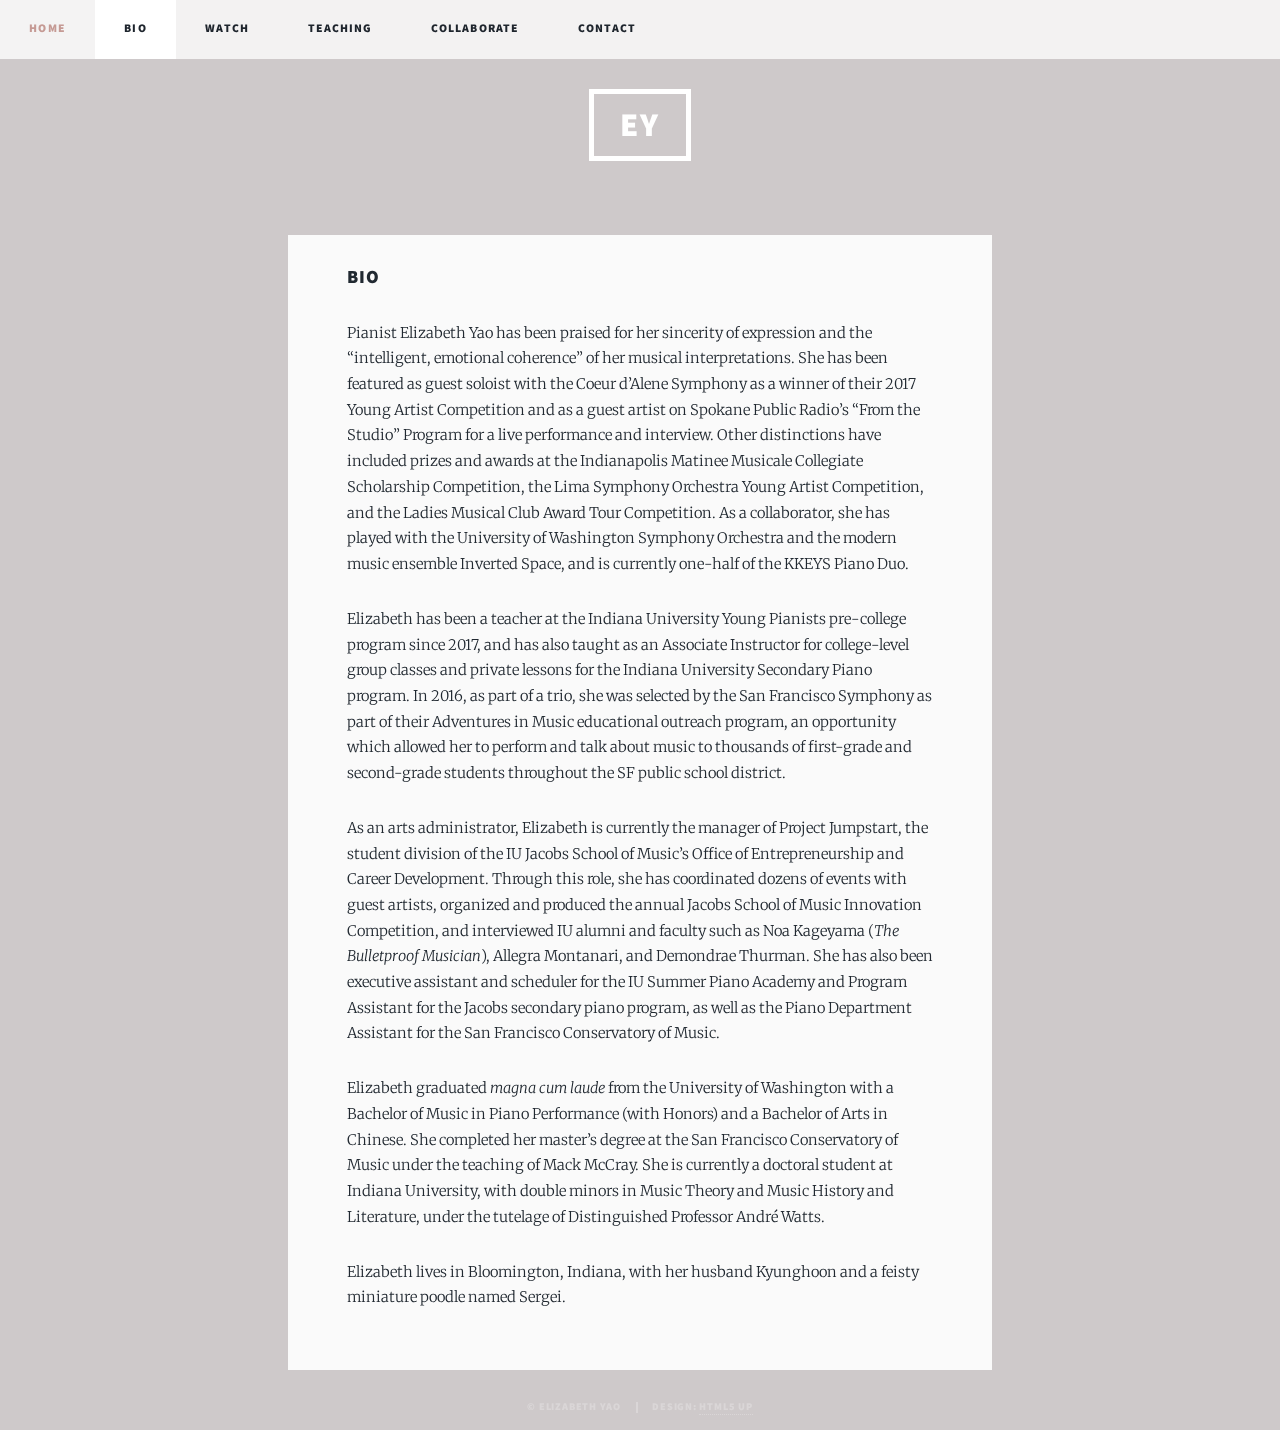
==== commit e9351db4: "Add files via upload" ====
--- a/about.html
+++ b/about.html
@@ -6,16 +6,19 @@
 -->
 <html>
 	<head>
-		<title>Bio - Elizabeth Yao</title>
+		<title>bio | elizabeth yao</title>
 		<meta charset="utf-8" />
 		<meta name="viewport" content="width=device-width, initial-scale=1, user-scalable=no" />
+		<meta name="description" content="Elizabeth Yao, pianist, teacher, and arts administrator">
 		<link rel="stylesheet" href="assets/css/main.css" />
 		<noscript><link rel="stylesheet" href="assets/css/noscript.css" /></noscript>
+		<link rel="icon" type="image/x-icon" href="myfavicon.ico">
+		<link rel="shortcut icon" type="image/x-icon" href="myfavicon.ico">
 	</head>
 	<body class="is-preload">
 
 		<!-- Wrapper -->
-			<div id="wrapper" class="fade-in">
+			<div id="wrapper" class="fade-in about">
 
 				<!-- Header -->
 			  <header id="header">
@@ -27,21 +30,26 @@
 						<ul class="links">
 							<li><a href="index.html">Home</a></li>
 							<li class="active"><a href="about.html">Bio</a></li>
-							<li><a href="elements.html">Watch</a></li>
+							<li><a href="watch.html">Watch</a></li>
+							<li><a href="teaching.html">Teaching</a></li>
+							<li><a href="collaborate.html">Collaborate</a></li>
 							<li><a href="contact.html">Contact</a></li>
-						</ul>
-						<ul class="icons">
-							<li><a href="#" class="icon brands fa-twitter"><span class="label">Twitter</span></a></li>
-							<li><a href="#" class="icon brands fa-facebook-f"><span class="label">Facebook</span></a></li>
-							<li><a href="#" class="icon brands fa-instagram"><span class="label">Instagram</span></a></li>
-							<li><a href="#" class="icon brands fa-github"><span class="label">GitHub</span></a></li>
 						</ul>
 					</nav>
 
 			  <div id="main">
 						<section class="post">
 							<h3>Bio</h3>
-							<p><p></p><span class="image right"><img src="images/2015stage-huangyao.jpg"></span>Pianist Elizabeth Yao graduated magna cum laude from the University of Washington with a Bachelor of Music degree in Piano Performance and a Bachelor of Arts in Chinese, having studied piano with Dr. Robin McCabe, Patricia Michaelian, and Nancy Jang. She went on to complete her Master of Music degree at the San Francisco Conservatory of Music under the teaching of Mack McCray. Elizabeth has performed as a guest soloist with the Coeur d’Alene Symphony as a winner of the Coeur d’Alene Symphony Young Artists Competition, and has also won prizes and honors in several other competitions, including the Lima Symphony Orchestra Young Artist Competition, the University of Washington Annual Concerto Competition, and the Ladies Musical Club Award Tour Competition. In 2017, she was a guest on Spokane Public Radio’s “From the Studio” program for a live performance and interview. Elizabeth also enjoys collaborating with other musicians, which have included performances as an orchestra pianist with the University of Washington Symphony Orchestra, and as a chamber musician with the Seattle modern music ensemble Inverted Space as well as with the San Francisco Symphony educational outreach program Adventures in Music. She is currently a doctoral candidate at Indiana University under the tutelage of André Watts.</p>
+							<p><p></p>Pianist Elizabeth Yao has been praised for her sincerity of expression and the “intelligent, emotional coherence” of her musical interpretations. She has been featured as guest soloist with the Coeur d’Alene Symphony as a winner of their 2017 Young Artist Competition and as a guest artist on Spokane Public Radio’s “From the Studio” Program for a live performance and interview. Other distinctions have included prizes and awards at the Indianapolis Matinee Musicale Collegiate Scholarship Competition, the Lima Symphony Orchestra Young Artist Competition, and the Ladies Musical Club Award Tour Competition. As a collaborator, she has played with the University of Washington Symphony Orchestra and the modern music ensemble Inverted Space, and is currently one-half of the KKEYS Piano Duo. 
+							<p></p>				
+							Elizabeth has been a teacher at the Indiana University Young Pianists pre-college program since 2017, and has also taught as an Associate Instructor for college-level group classes and private lessons for the Indiana University Secondary Piano program. In 2016, as part of a trio, she was selected by the San Francisco Symphony as part of their Adventures in Music educational outreach program, an opportunity which allowed her to perform and talk about music to thousands of first-grade and second-grade students throughout the SF public school district. 
+							<p></p>
+							As an arts administrator, Elizabeth is currently the manager of Project Jumpstart, the student division of the IU Jacobs School of Music’s Office of Entrepreneurship and Career Development. Through this role, she has coordinated dozens of events with guest artists, organized and produced the annual Jacobs School of Music Innovation Competition, and interviewed IU alumni and faculty such as Noa Kageyama (<i>The Bulletproof Musician</i>), Allegra Montanari, and Demondrae Thurman. She has also been executive assistant and scheduler for the IU Summer Piano Academy and Program Assistant for the Jacobs secondary piano program, as well as the Piano Department Assistant for the San Francisco Conservatory of Music. 
+							<p></p>
+							Elizabeth graduated <i>magna cum laude</i> from the University of Washington with a Bachelor of Music in Piano Performance (with Honors) and a Bachelor of Arts in Chinese. She completed her master’s degree at the San Francisco Conservatory of Music under the teaching of Mack McCray. She is currently a doctoral student at Indiana University, with double minors in Music Theory and Music History and Literature, under the tutelage of Distinguished Professor André Watts. 
+							<p></p>
+							Elizabeth lives in Bloomington, Indiana, with her husband Kyunghoon and a feisty miniature poodle named Sergei. 
+</p>
 						</section>
 					</div> 
 
--- a/assets/css/main.css
+++ b/assets/css/main.css
@@ -25,6 +25,10 @@
 	font: inherit;
 	vertical-align: baseline;}
 
+html, body {
+	height: 100%;
+}
+
 article, aside, details, figcaption, figure,
 footer, header, hgroup, menu, nav, section {
 	display: block;}
@@ -99,7 +103,7 @@
 	}
 
 	body {
-		background-color: #1e252d;
+		background-color: #cec9ca;
 	}
 
 		body.is-preload *, body.is-preload *:before, body.is-preload *:after {
@@ -237,6 +241,8 @@
 
 	blockquote {
 		border-left: solid 4px;
+		border-left-color: #C59a94;
+		background-color: rgba(212,212,212,0.9);
 		font-style: italic;
 		margin: 0 0 2rem 0;
 		padding: 0.5rem 0 0.5rem 2rem;
@@ -308,9 +314,6 @@
 		color: #212931;
 	}
 
-	blockquote {
-		border-left-color: #eeeeee;
-	}
 
 	code {
 		background: rgba(220, 220, 220, 0.25);
@@ -2238,8 +2241,62 @@
 
 /* Form */
 
+.formContainer {
+	margin: 0;
+	padding: 0;
+	display: flex;
+	flex-direction: row;
+
+}
+
+.formHolder {
+	width: 60%;
+	flex-grow: 1;
+	padding: 2rem 2rem 0 2rem;
+	
+}
+
+.formHolder > p {
+		font-family: Helvetica, sans-serif;
+		font-size: 0.6rem;
+		font-style: italic;
+		padding-top: 1rem;
+}
+
+.imageHolder {
+	max-width: 40%;
+	vertical-align: middle;
+	padding-top: 4rem;
+	margin: 0;
+	flex-grow: 1;
+}
+
+.imageHolder > img {
+	width: 100%;
+	height: auto;
+}
+
+/* To make the image div wrap underneath */
+@media screen and (max-width: 700px) {
+    .formContainer {
+        display: flex;
+		flex-direction: column;
+    }
+	
+	.formHolder {
+		width: 100%;
+	}
+	
+	.imageHolder {
+		padding-top: 0rem;
+		margin: 0;
+		max-width: 80%;
+		align-self: center;
+	}
+}
+
 	form {
-		margin: 0 0 2rem 0;
+		margin: 0 0 0rem 0;
 	}
 
 		form > :last-child {
@@ -2338,7 +2395,8 @@
 		-webkit-appearance: none;
 		-ms-appearance: none;
 		appearance: none;
-		background: transparent;
+/*		background: transparent;*/
+		background-color: rgba(220, 220, 220, 0.75);
 		border-radius: 0;
 		border: solid 2px;
 		color: #1E252D;
@@ -2591,6 +2649,9 @@
 		border: 0;
 		display: inline-block;
 		position: relative;
+		font-size: 0.6rem; 
+		font-style: italic;
+		text-align: center;
 	}
 
 		.image img {
@@ -2598,7 +2659,7 @@
 		}
 
 		.image.left, .image.right {
-			max-width: 40%;
+			max-width: 50%;
 		}
 
 			.image.left img, .image.right img {
@@ -2619,7 +2680,7 @@
 
 		.image.fit {
 			display: block;
-			margin: 2.5rem 0;
+			margin: 1rem 0;
 			width: 100%;
 		}
 
@@ -3223,7 +3284,8 @@
 		transition: opacity 0.5s ease;
 		position: relative;
 		z-index: 1;
-		overflow: hidden;
+/*		overflow: hidden;*/
+		height: 100%; 
 	}
 
 		#wrapper > .bg {
@@ -3232,8 +3294,7 @@
 			left: 0;
 			width: 100%;
 			height: 100%;
-			background-color: #212931;
-			background-image: url("../../images/overlay.png"), linear-gradient(0deg, rgba(0, 0, 0, 0.1), rgba(0, 0, 0, 0.1)), url("../../images/bg.png");
+			background-color: #cec9ca;
 			background-size: auto,								auto,														100% auto;
 			background-position: center,								center,														top center;
 			background-repeat: repeat,								no-repeat,													no-repeat;
@@ -3241,6 +3302,27 @@
 			z-index: -1;
 		}
 
+/* different backgrounds for each page */
+			#wrapper.home > .bg {
+				background-image: url("../../images/overlay.png"), linear-gradient(0deg, rgba(0, 0, 0, 0.1), rgba(0, 0, 0, 0.1)), url("../../images/bg.png");
+			}
+
+			#wrapper.about > .bg {
+				background-image: url("../../images/overlay.png"), linear-gradient(0deg, rgba(0, 0, 0, 0.1), rgba(0, 0, 0, 0.1)), url("../../images/2015recitalbg.jpg");
+				}
+
+			#wrapper.watch > .bg {
+				background-image: url("../../images/overlay.png"), linear-gradient(0deg, rgba(0, 0, 0, 0.1), rgba(0, 0, 0, 0.1)), url("../../images/lecturerecitalBG.jpg");
+				}
+
+			#wrapper.teaching > .bg {
+				background-image: url("../../images/overlay.png"), linear-gradient(0deg, rgba(0, 0, 0, 0.1), rgba(0, 0, 0, 0.1)), url("../../images/YPrecital.JPG");
+				}
+
+			#wrapper.contact > .bg {
+				background-image: url("../../images/overlay.png"), linear-gradient(0deg, rgba(0, 0, 0, 0.1), rgba(0, 0, 0, 0.1)), url("../../images/carlinmabg.jpg");
+				}
+
 			#wrapper > .bg.fixed {
 				position: fixed;
 				width: 100vw;
@@ -3249,15 +3331,15 @@
 
 		#wrapper.fade-in:before {
 			pointer-events: none;
-			-moz-transition: opacity 1s ease-in-out;
-			-webkit-transition: opacity 1s ease-in-out;
-			-ms-transition: opacity 1s ease-in-out;
-			transition: opacity 1s ease-in-out;
-			-moz-transition-delay: 0.75s;
-			-webkit-transition-delay: 0.75s;
-			-ms-transition-delay: 0.75s;
-			transition-delay: 0.75s;
-			background: #1e252d;
+			-moz-transition: opacity 0.75s ease-in-out;
+			-webkit-transition: opacity 0.75s ease-in-out;
+			-ms-transition: opacity 0.75s ease-in-out;
+			transition: opacity 0.75s ease-in-out;
+			-moz-transition-delay: 0s; /* changed this from 0.5s to increase speed of transition */
+			-webkit-transition-delay: 0s;
+			-ms-transition-delay: 0s;
+			transition-delay: 0s;
+			background: #cec9ca; /* this is the background color you see before the background image loads */
 			content: '';
 			display: block;
 			height: 100%;
@@ -3275,7 +3357,7 @@
 		@media screen and (orientation: portrait) {
 
 			#wrapper > .bg {
-				background-size: auto,								auto,														auto 175%;
+				background-size: auto,								auto,														auto 140%;
 			}
 
 		}
@@ -3284,10 +3366,10 @@
 
 	#intro {
 		color: #ffffff;
-		padding: 8rem 4rem 6rem 4rem ;
-		-moz-align-items: center;
-		-webkit-align-items: center;
-		-ms-align-items: center;
+		padding: 8rem 4rem 6rem 4rem;
+		-moz-align-items: flex-end;
+		-webkit-align-items: flex-end;
+		-ms-align-items: flex-end;
 		align-items: flex-end; /* this makes text go to the right */
 		display: -moz-flex;
 		display: -webkit-flex;
@@ -3309,7 +3391,7 @@
 		cursor: default;
 		text-align: center;
 		z-index: 1;
-		min-height: 78vh;
+		min-height: 70vh;
 	}
 
 		#intro input, #intro select, #intro textarea {
@@ -3614,7 +3696,7 @@
 		-webkit-transition: -webkit-transform 1s ease, opacity 1s ease;
 		-ms-transition: -ms-transform 1s ease, opacity 1s ease;
 		transition: transform 1s ease, opacity 1s ease;
-		background: rgba(255, 255, 255, 0.175);
+		background: rgba(255, 255, 255, 0.75);
 		height: 4rem;
 		line-height: 4rem;
 		margin: auto auto 0 auto;
@@ -3760,9 +3842,9 @@
 	#main {
     	background: rgba(255,255,255,0.9);
 		position: relative;
-		margin: 0 auto;
+		margin: 1rem auto;
 		width: calc(100% - 4rem);
-		max-width: 64rem;
+		max-width: 48rem;
 		z-index: 2;
 		padding: 0;
 	}
@@ -3948,6 +4030,27 @@
 
 		}
 
+/* scalable video code */
+.video-container {
+	position:relative;
+	padding-bottom:56.25%;
+	padding-top:30px;
+	height:0;
+	overflow:hidden;
+}
+
+.video-container iframe, .video-container object, .video-container embed {
+	position:absolute;
+	top:0;
+	left:0;
+	width:100%;
+	height:100%;
+}
+
+/* .watch p {
+	margin-top: -25px;
+}*/
+
 /* Footer */
 
 	#footer {
@@ -4388,7 +4491,7 @@
 	#copyright {
 		color: #ffffff;
 		position: relative;
-		bottom: -50px;
+		text-align: center;
 		align-self: flex-end;
 		color: rgba(255, 255, 255, 0.25);
 		cursor: default;
@@ -4397,13 +4500,21 @@
 		font-weight: 900;
 		letter-spacing: 0.075em;
 		line-height: 1.5;
-		text-align: center;
 		text-transform: uppercase;
-		margin: 4rem auto 8rem auto;
-		width: calc(100% - 4rem);
-		max-width: 72rem;
+		margin: 0px;
+		width: 100%;
+		padding: 15px;
+/*		max-width: 72rem;*/
 		z-index: 2;
 	}
+
+/* This is necessary for the copyright notice on the index page to be at the bottom without messing up the positioning on other pages */
+#indexfooter {
+	position: absolute;
+	bottom: 0px;
+	text-align: center;
+	width: 100%;
+}
 
 		#copyright input, #copyright select, #copyright textarea {
 			color: #ffffff;
@@ -4468,7 +4579,7 @@
 		@media screen and (max-width: 1280px) {
 
 			#copyright {
-				margin: 4rem auto;
+				margin: /*4rem*/ auto;
 			}
 
 		}
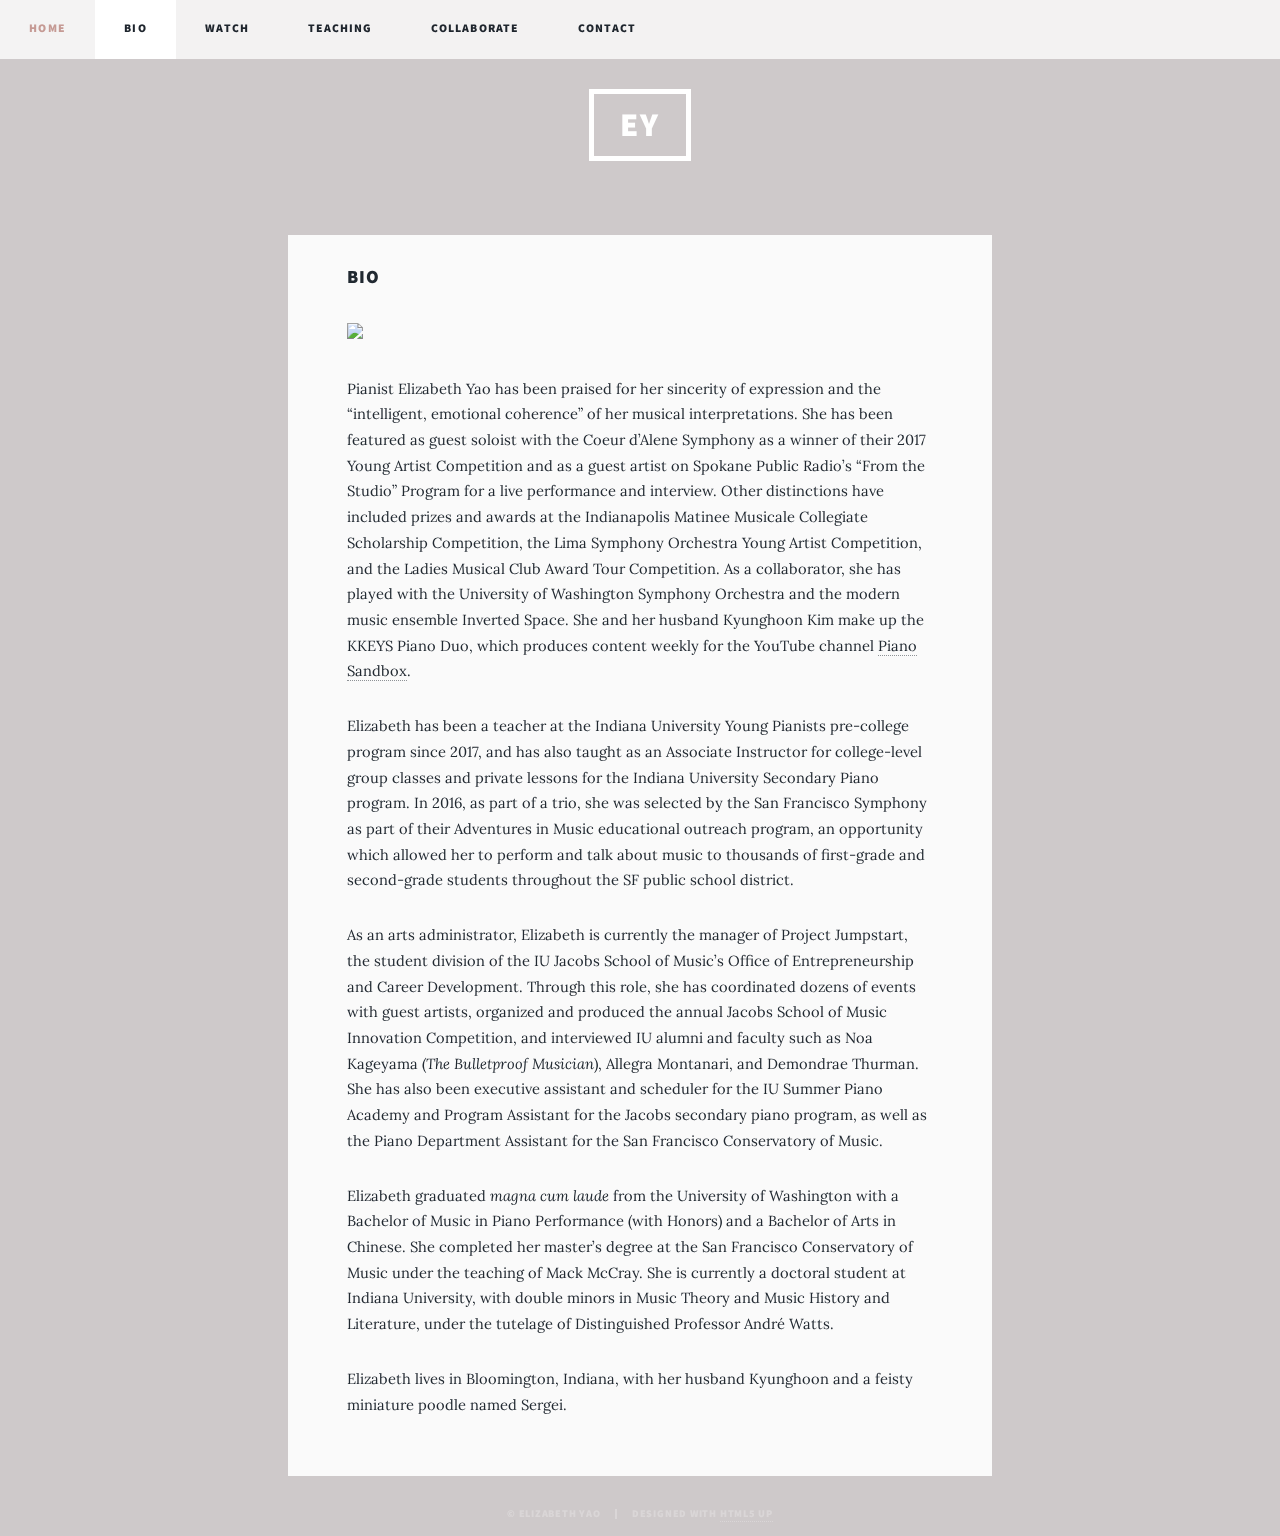
==== commit f82658ce: "Add files via upload" ====
--- a/about.html
+++ b/about.html
@@ -40,7 +40,8 @@
 			  <div id="main">
 						<section class="post">
 							<h3>Bio</h3>
-							<p><p></p>Pianist Elizabeth Yao has been praised for her sincerity of expression and the “intelligent, emotional coherence” of her musical interpretations. She has been featured as guest soloist with the Coeur d’Alene Symphony as a winner of their 2017 Young Artist Competition and as a guest artist on Spokane Public Radio’s “From the Studio” Program for a live performance and interview. Other distinctions have included prizes and awards at the Indianapolis Matinee Musicale Collegiate Scholarship Competition, the Lima Symphony Orchestra Young Artist Competition, and the Ladies Musical Club Award Tour Competition. As a collaborator, she has played with the University of Washington Symphony Orchestra and the modern music ensemble Inverted Space, and is currently one-half of the KKEYS Piano Duo. 
+							<p></p><img src="images/elizabethyao_piano.jpg">
+							<p></p>Pianist Elizabeth Yao has been praised for her sincerity of expression and the “intelligent, emotional coherence” of her musical interpretations. She has been featured as guest soloist with the Coeur d’Alene Symphony as a winner of their 2017 Young Artist Competition and as a guest artist on Spokane Public Radio’s “From the Studio” Program for a live performance and interview. Other distinctions have included prizes and awards at the Indianapolis Matinee Musicale Collegiate Scholarship Competition, the Lima Symphony Orchestra Young Artist Competition, and the Ladies Musical Club Award Tour Competition. As a collaborator, she has played with the University of Washington Symphony Orchestra and the modern music ensemble Inverted Space. She and her husband Kyunghoon Kim make up the KKEYS Piano Duo, which produces content weekly for the YouTube channel <a href="https://www.youtube.com/c/pianosandbox">Piano Sandbox</a>. 
 							<p></p>				
 							Elizabeth has been a teacher at the Indiana University Young Pianists pre-college program since 2017, and has also taught as an Associate Instructor for college-level group classes and private lessons for the Indiana University Secondary Piano program. In 2016, as part of a trio, she was selected by the San Francisco Symphony as part of their Adventures in Music educational outreach program, an opportunity which allowed her to perform and talk about music to thousands of first-grade and second-grade students throughout the SF public school district. 
 							<p></p>
@@ -57,7 +58,7 @@
 	
 			  <!-- Copyright -->
 					<div id="copyright">
-						<ul><li>&copy; Elizabeth Yao</li><li>Design: <a href="https://html5up.net">HTML5 UP</a></li></ul>
+						<ul><li>&copy; Elizabeth Yao</li><li>Designed with <a href="https://html5up.net">HTML5 UP</a></li></ul>
 					</div>
 
 			</div>
--- a/assets/css/main.css
+++ b/assets/css/main.css
@@ -1,5 +1,5 @@
 @import url(fontawesome-all.min.css);
-@import url("https://fonts.googleapis.com/css?family=Merriweather:300,700,300italic,700italic|Source+Sans+Pro:900");
+@import url("https://fonts.googleapis.com/css?family=Merriweather:300,700,300italic,700italic|Source+Sans+Pro:900|Lora");
 
 /*
 	Massively by HTML5 UP
@@ -152,7 +152,7 @@
 	}
 
 	body, input, select, textarea {
-		font-family: "Merriweather", Georgia, serif;
+		font-family: "Lora", "Merriweather", Georgia, serif;
 		font-weight: 300;
 		font-size: 1rem;
 		line-height: 1.75;
@@ -2464,7 +2464,7 @@
 			display: inline-block;
 			font-size: 1rem;
 			letter-spacing: 0;
-			font-family: "Merriweather", Georgia, serif;
+			font-family: "Lora", "Merriweather", Georgia, serif;
 			text-transform: none;
 			font-weight: 300;
 			padding-left: 2.8rem;
@@ -3304,7 +3304,7 @@
 
 /* different backgrounds for each page */
 			#wrapper.home > .bg {
-				background-image: url("../../images/overlay.png"), linear-gradient(0deg, rgba(0, 0, 0, 0.1), rgba(0, 0, 0, 0.1)), url("../../images/bg.png");
+				background-image: url("../../images/overlay.png"), linear-gradient(0deg, rgba(0, 0, 0, 0.1), rgba(0, 0, 0, 0.1)), url("../../images/homeBG.jpg");
 			}
 
 			#wrapper.about > .bg {
@@ -3317,6 +3317,10 @@
 
 			#wrapper.teaching > .bg {
 				background-image: url("../../images/overlay.png"), linear-gradient(0deg, rgba(0, 0, 0, 0.1), rgba(0, 0, 0, 0.1)), url("../../images/YPrecital.JPG");
+				}
+
+			#wrapper.collaborate > .bg {
+				background-image: url("../../images/overlay.png"), linear-gradient(0deg, rgba(0, 0, 0, 0.1), rgba(0, 0, 0, 0.1)), url("../../images/piano-geertpietersbg.jpg");
 				}
 
 			#wrapper.contact > .bg {
@@ -3382,7 +3386,7 @@
 		-moz-justify-content: -moz-flex-end;
 		-webkit-justify-content: -webkit-flex-end;
 		-ms-justify-content: -ms-flex-end;
-		justify-content: flex-start; /*This makes the intro text move to the top */
+		justify-content: flex-end; /* This makes the intro text move to the bottom */
 		-moz-transition: opacity 1s ease, -moz-transform 1s ease;
 		-webkit-transition: opacity 1s ease, -webkit-transform 1s ease;
 		-ms-transition: opacity 1s ease, -ms-transform 1s ease;
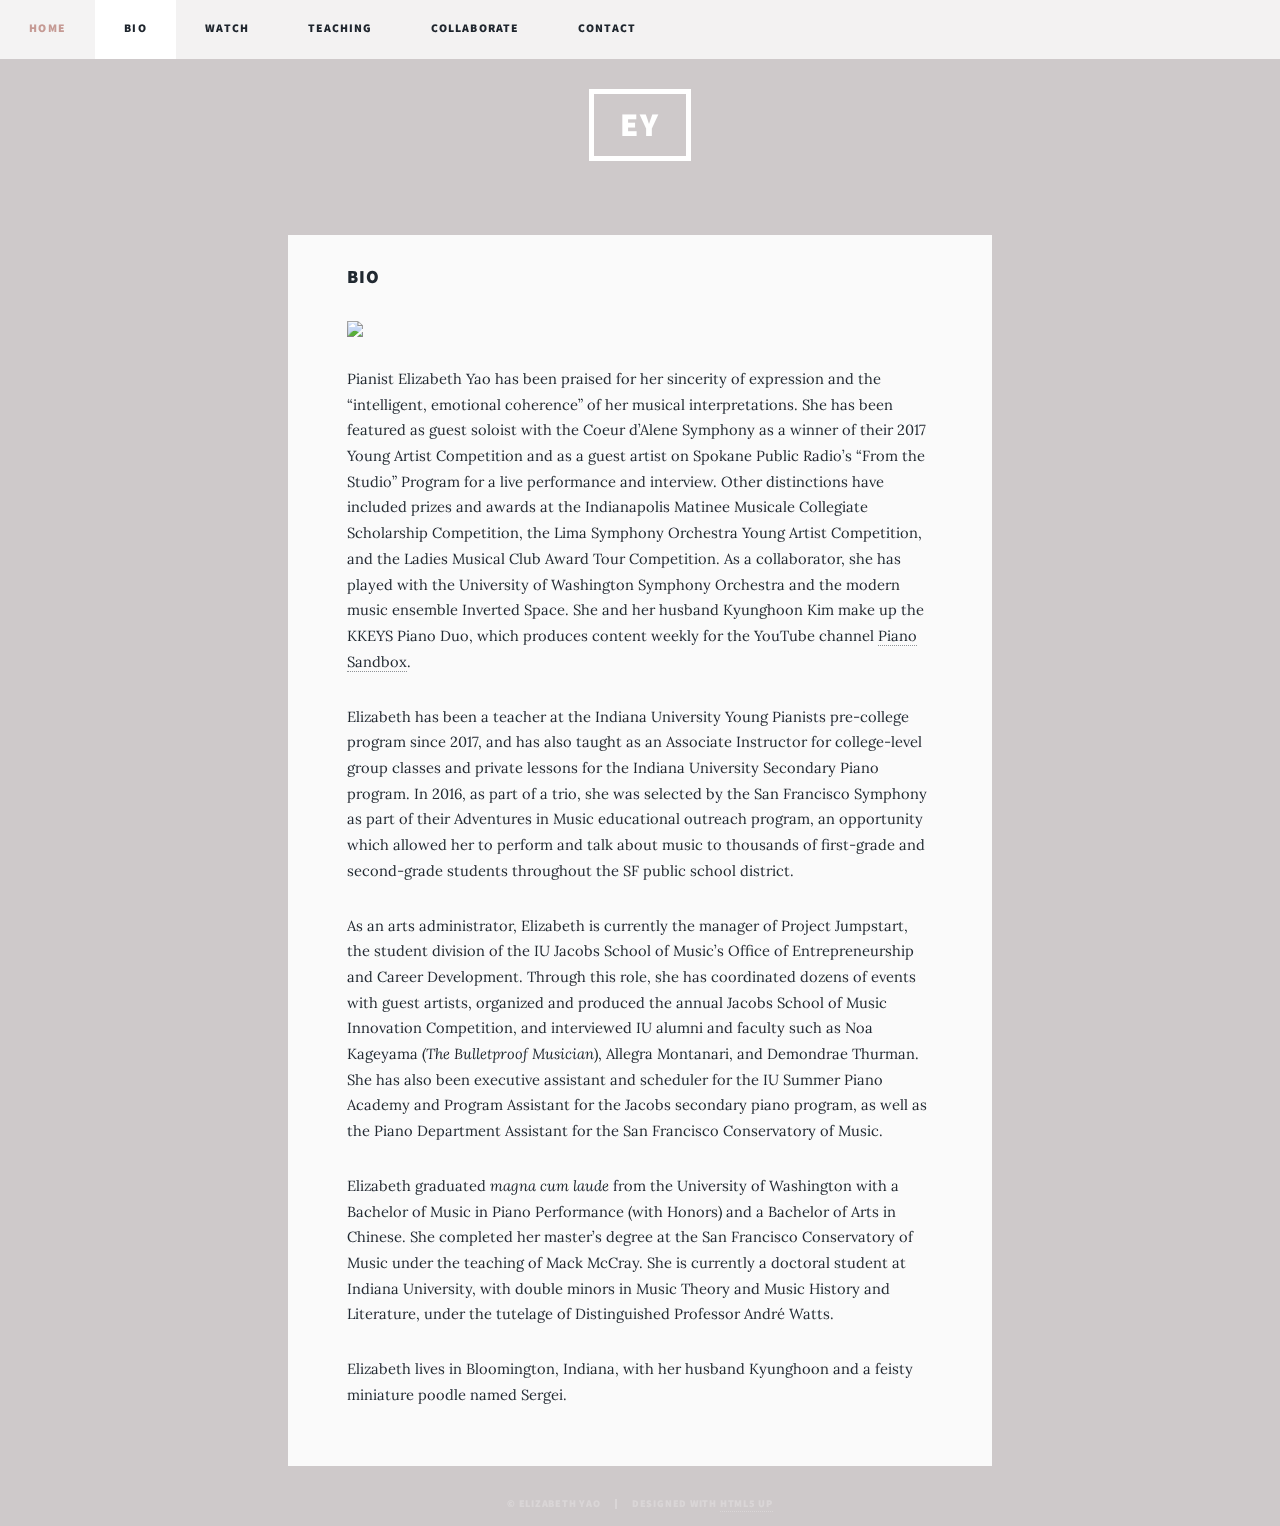
==== commit eb4565af: "Add files via upload" ====
--- a/about.html
+++ b/about.html
@@ -35,12 +35,17 @@
 							<li><a href="collaborate.html">Collaborate</a></li>
 							<li><a href="contact.html">Contact</a></li>
 						</ul>
+						<ul class="icons">
+							<li><a href="https://www.youtube.com/channel/UCxOk-olYX1J5QGkRN-3xmwQ" class="icon brands fa-youtube" target="blank"><span class="label">YouTube</span></a></li>
+							<li><a href="https://www.linkedin.com/in/elizabeth-yao-piano" class="icon brands fa-linkedin" target="blank"><span class="label">LinkedIn</span></a></li>
+						</ul>
 					</nav>
+
 
 			  <div id="main">
 						<section class="post">
 							<h3>Bio</h3>
-							<p></p><img src="images/elizabethyao_piano.jpg">
+							<p></p><span class="image fit"><img src="images/elizabethyao_piano.jpg"></span>
 							<p></p>Pianist Elizabeth Yao has been praised for her sincerity of expression and the “intelligent, emotional coherence” of her musical interpretations. She has been featured as guest soloist with the Coeur d’Alene Symphony as a winner of their 2017 Young Artist Competition and as a guest artist on Spokane Public Radio’s “From the Studio” Program for a live performance and interview. Other distinctions have included prizes and awards at the Indianapolis Matinee Musicale Collegiate Scholarship Competition, the Lima Symphony Orchestra Young Artist Competition, and the Ladies Musical Club Award Tour Competition. As a collaborator, she has played with the University of Washington Symphony Orchestra and the modern music ensemble Inverted Space. She and her husband Kyunghoon Kim make up the KKEYS Piano Duo, which produces content weekly for the YouTube channel <a href="https://www.youtube.com/c/pianosandbox">Piano Sandbox</a>. 
 							<p></p>				
 							Elizabeth has been a teacher at the Indiana University Young Pianists pre-college program since 2017, and has also taught as an Associate Instructor for college-level group classes and private lessons for the Indiana University Secondary Piano program. In 2016, as part of a trio, she was selected by the San Francisco Symphony as part of their Adventures in Music educational outreach program, an opportunity which allowed her to perform and talk about music to thousands of first-grade and second-grade students throughout the SF public school district. 
--- a/assets/css/main.css
+++ b/assets/css/main.css
@@ -3320,11 +3320,11 @@
 				}
 
 			#wrapper.collaborate > .bg {
+				background-image: url("../../images/overlay.png"), linear-gradient(0deg, rgba(0, 0, 0, 0.1), rgba(0, 0, 0, 0.1)), url("../../images/carlinmabg.jpg");
+				}
+
+			#wrapper.contact > .bg {
 				background-image: url("../../images/overlay.png"), linear-gradient(0deg, rgba(0, 0, 0, 0.1), rgba(0, 0, 0, 0.1)), url("../../images/piano-geertpietersbg.jpg");
-				}
-
-			#wrapper.contact > .bg {
-				background-image: url("../../images/overlay.png"), linear-gradient(0deg, rgba(0, 0, 0, 0.1), rgba(0, 0, 0, 0.1)), url("../../images/carlinmabg.jpg");
 				}
 
 			#wrapper > .bg.fixed {
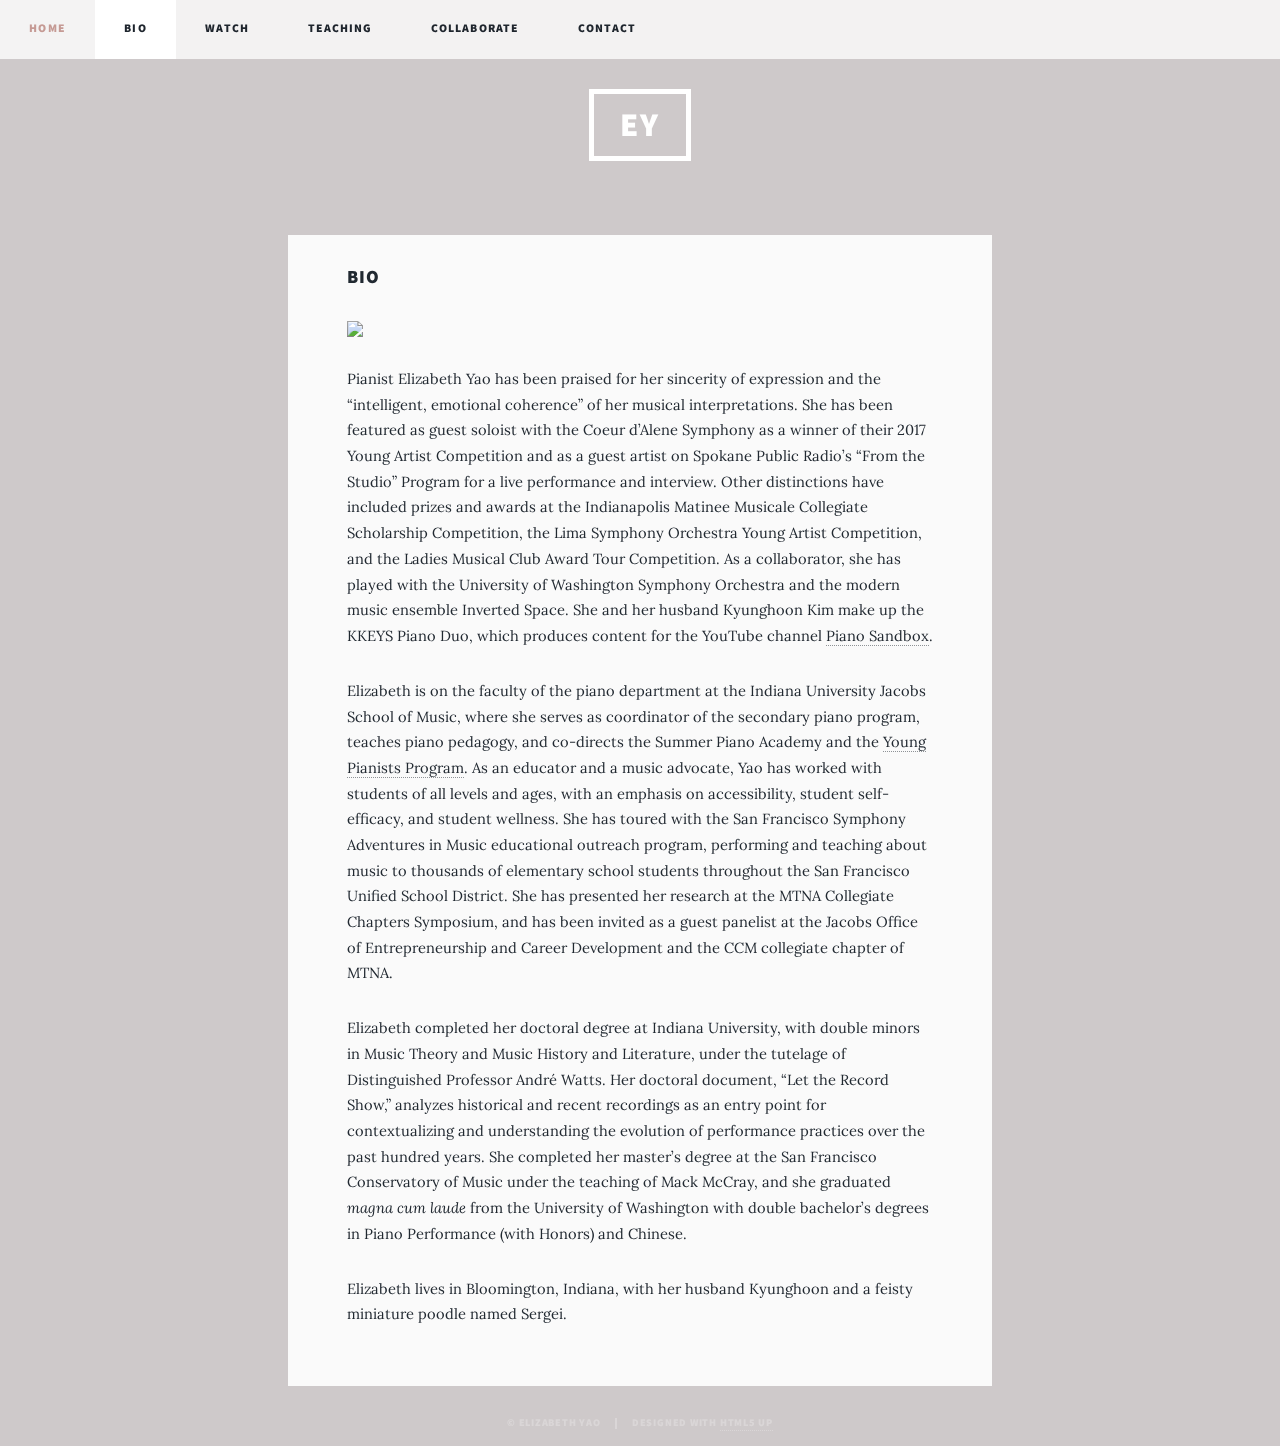
==== commit 6585ac4f: "Add files via upload" ====
--- a/about.html
+++ b/about.html
@@ -37,6 +37,7 @@
 						</ul>
 						<ul class="icons">
 							<li><a href="https://www.youtube.com/channel/UCxOk-olYX1J5QGkRN-3xmwQ" class="icon brands fa-youtube" target="blank"><span class="label">YouTube</span></a></li>
+							<li><a href="https://instagram.com/elizabethyaopiano" class="icon brands fa-instagram" target="blank"><span class="label">Instagram</span></a></li>
 							<li><a href="https://www.linkedin.com/in/elizabeth-yao-piano" class="icon brands fa-linkedin" target="blank"><span class="label">LinkedIn</span></a></li>
 						</ul>
 					</nav>
@@ -46,13 +47,11 @@
 						<section class="post">
 							<h3>Bio</h3>
 							<p></p><span class="image fit"><img src="images/elizabethyao_piano.jpg"></span>
-							<p></p>Pianist Elizabeth Yao has been praised for her sincerity of expression and the “intelligent, emotional coherence” of her musical interpretations. She has been featured as guest soloist with the Coeur d’Alene Symphony as a winner of their 2017 Young Artist Competition and as a guest artist on Spokane Public Radio’s “From the Studio” Program for a live performance and interview. Other distinctions have included prizes and awards at the Indianapolis Matinee Musicale Collegiate Scholarship Competition, the Lima Symphony Orchestra Young Artist Competition, and the Ladies Musical Club Award Tour Competition. As a collaborator, she has played with the University of Washington Symphony Orchestra and the modern music ensemble Inverted Space. She and her husband Kyunghoon Kim make up the KKEYS Piano Duo, which produces content weekly for the YouTube channel <a href="https://www.youtube.com/c/pianosandbox">Piano Sandbox</a>. 
+							<p></p>Pianist Elizabeth Yao has been praised for her sincerity of expression and the “intelligent, emotional coherence” of her musical interpretations. She has been featured as guest soloist with the Coeur d’Alene Symphony as a winner of their 2017 Young Artist Competition and as a guest artist on Spokane Public Radio’s “From the Studio” Program for a live performance and interview. Other distinctions have included prizes and awards at the Indianapolis Matinee Musicale Collegiate Scholarship Competition, the Lima Symphony Orchestra Young Artist Competition, and the Ladies Musical Club Award Tour Competition. As a collaborator, she has played with the University of Washington Symphony Orchestra and the modern music ensemble Inverted Space. She and her husband Kyunghoon Kim make up the KKEYS Piano Duo, which produces content for the YouTube channel <a href="https://www.youtube.com/c/pianosandbox">Piano Sandbox</a>. 
 							<p></p>				
-							Elizabeth has been a teacher at the Indiana University Young Pianists pre-college program since 2017, and has also taught as an Associate Instructor for college-level group classes and private lessons for the Indiana University Secondary Piano program. In 2016, as part of a trio, she was selected by the San Francisco Symphony as part of their Adventures in Music educational outreach program, an opportunity which allowed her to perform and talk about music to thousands of first-grade and second-grade students throughout the SF public school district. 
+							Elizabeth is on the faculty of the piano department at the Indiana University Jacobs School of Music, where she serves as coordinator of the secondary piano program, teaches piano pedagogy, and co-directs the Summer Piano Academy and the <a href="https://jacobsacademy.indiana.edu/descriptions/young-pianists.html">Young Pianists Program</a>. As an educator and a music advocate, Yao has worked with students of all levels and ages, with an emphasis on accessibility, student self-efficacy, and student wellness. She has toured with the San Francisco Symphony Adventures in Music educational outreach program, performing and teaching about music to thousands of elementary school students throughout the San Francisco Unified School District. She has presented her research at the MTNA Collegiate Chapters Symposium, and has been invited as a guest panelist at the Jacobs Office of Entrepreneurship and Career Development and the CCM collegiate chapter of MTNA. 
 							<p></p>
-							As an arts administrator, Elizabeth is currently the manager of Project Jumpstart, the student division of the IU Jacobs School of Music’s Office of Entrepreneurship and Career Development. Through this role, she has coordinated dozens of events with guest artists, organized and produced the annual Jacobs School of Music Innovation Competition, and interviewed IU alumni and faculty such as Noa Kageyama (<i>The Bulletproof Musician</i>), Allegra Montanari, and Demondrae Thurman. She has also been executive assistant and scheduler for the IU Summer Piano Academy and Program Assistant for the Jacobs secondary piano program, as well as the Piano Department Assistant for the San Francisco Conservatory of Music. 
-							<p></p>
-							Elizabeth graduated <i>magna cum laude</i> from the University of Washington with a Bachelor of Music in Piano Performance (with Honors) and a Bachelor of Arts in Chinese. She completed her master’s degree at the San Francisco Conservatory of Music under the teaching of Mack McCray. She is currently a doctoral student at Indiana University, with double minors in Music Theory and Music History and Literature, under the tutelage of Distinguished Professor André Watts. 
+							Elizabeth completed her doctoral degree at Indiana University, with double minors in Music Theory and Music History and Literature, under the tutelage of Distinguished Professor André Watts. Her doctoral document, “Let the Record Show,” analyzes historical and recent recordings as an entry point for contextualizing and understanding the evolution of performance practices over the past hundred years. She completed her master’s degree at the San Francisco Conservatory of Music under the teaching of Mack McCray, and she graduated <i>magna cum laude</i> from the University of Washington with double bachelor’s degrees in Piano Performance (with Honors) and Chinese. 
 							<p></p>
 							Elizabeth lives in Bloomington, Indiana, with her husband Kyunghoon and a feisty miniature poodle named Sergei. 
 </p>
--- a/assets/css/main.css
+++ b/assets/css/main.css
@@ -3324,7 +3324,7 @@
 				}
 
 			#wrapper.contact > .bg {
-				background-image: url("../../images/overlay.png"), linear-gradient(0deg, rgba(0, 0, 0, 0.1), rgba(0, 0, 0, 0.1)), url("../../images/piano-geertpietersbg.jpg");
+				background-image: url("../../images/overlay.png"), linear-gradient(0deg, rgba(0, 0, 0, 0.1), rgba(0, 0, 0, 0.1)), url("../../images/pianokeysbg.jpg");
 				}
 
 			#wrapper > .bg.fixed {
@@ -3370,7 +3370,7 @@
 
 	#intro {
 		color: #ffffff;
-		padding: 8rem 4rem 6rem 4rem;
+		padding: 8rem 4rem 0rem 4rem;
 		-moz-align-items: flex-end;
 		-webkit-align-items: flex-end;
 		-ms-align-items: flex-end;
